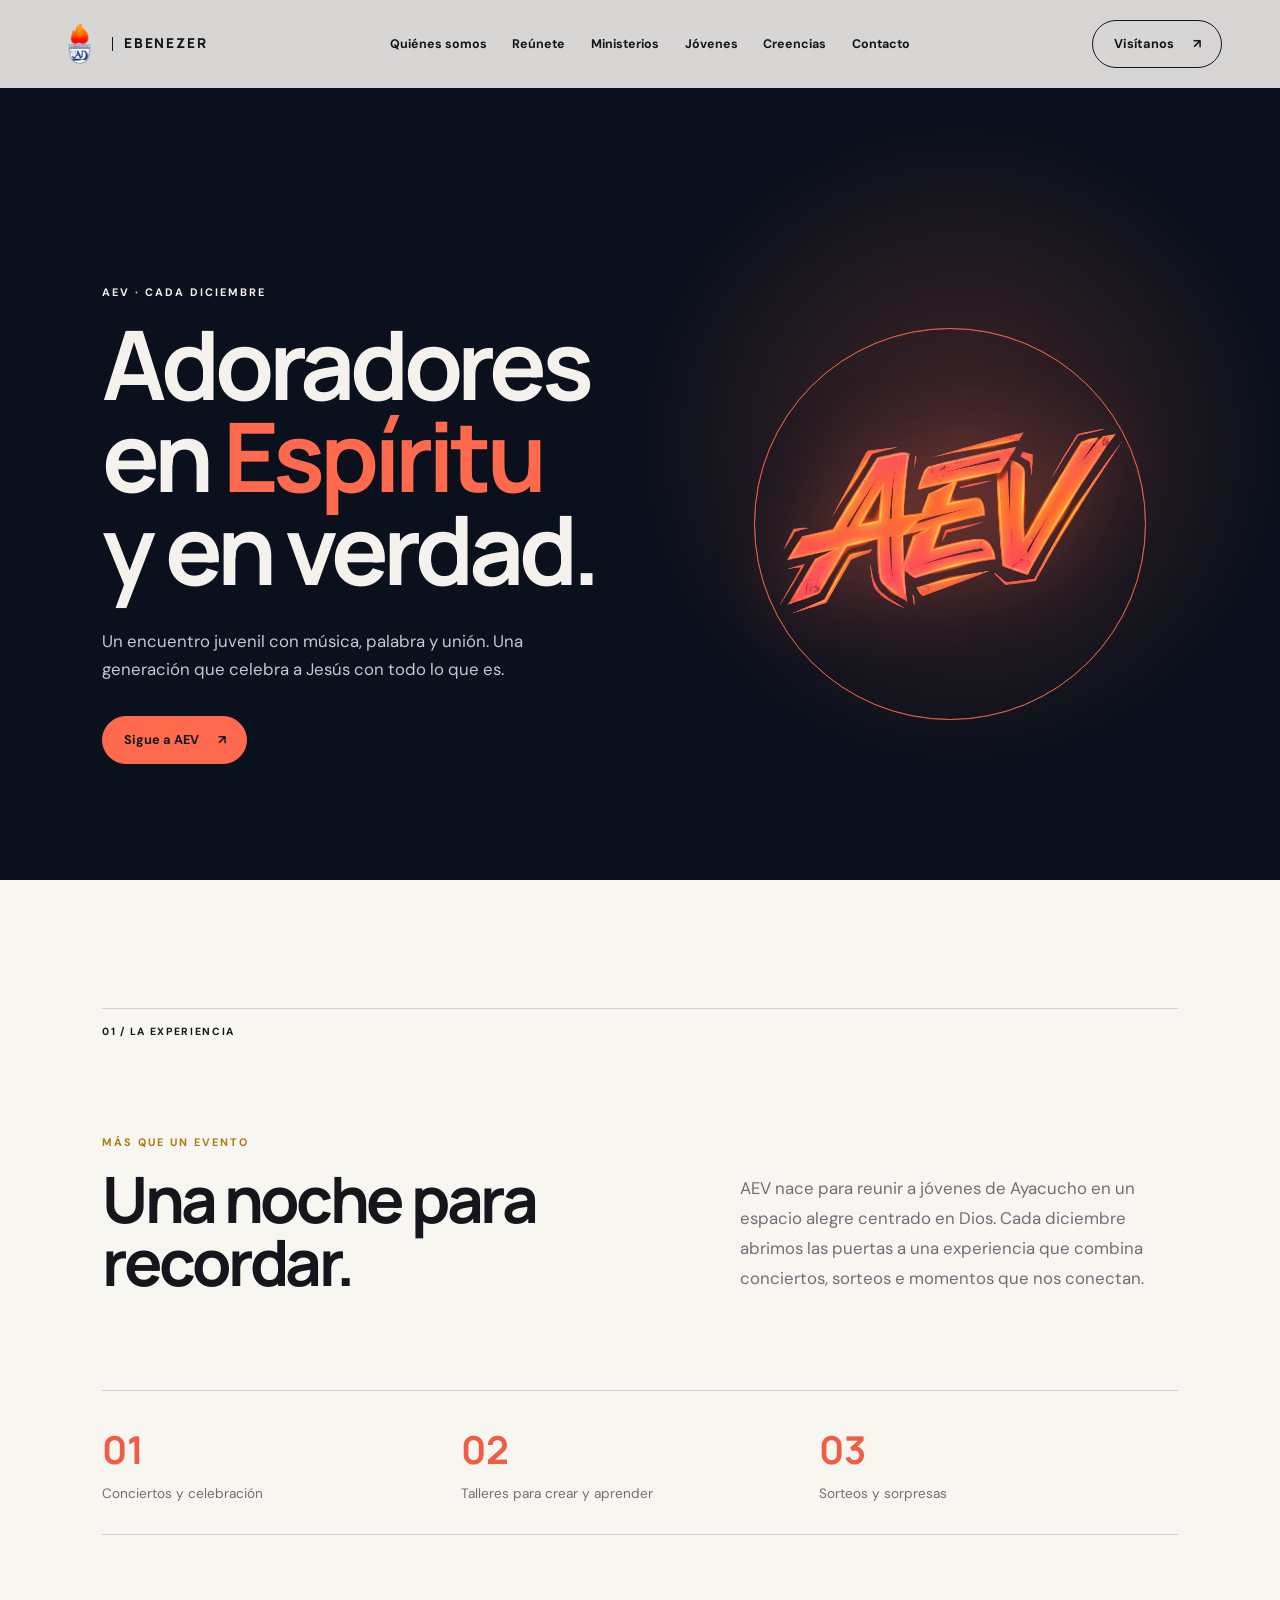
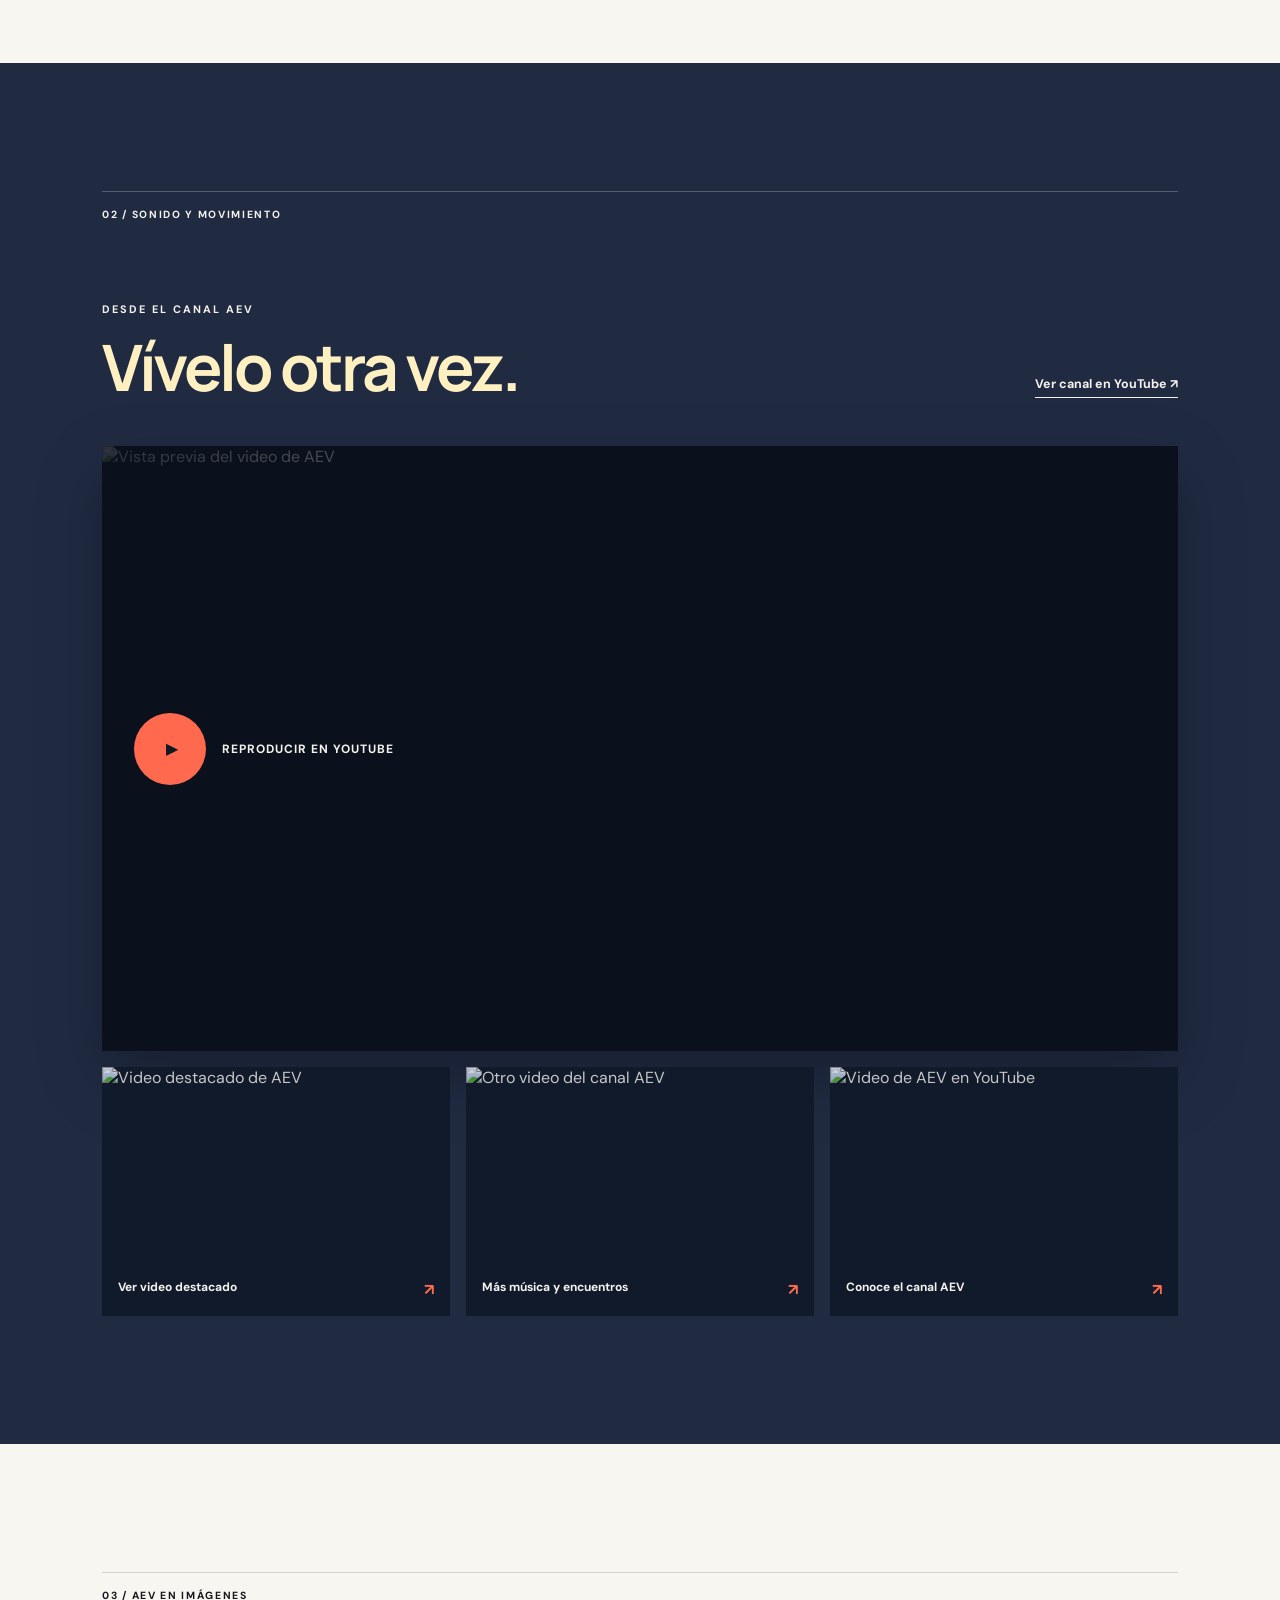
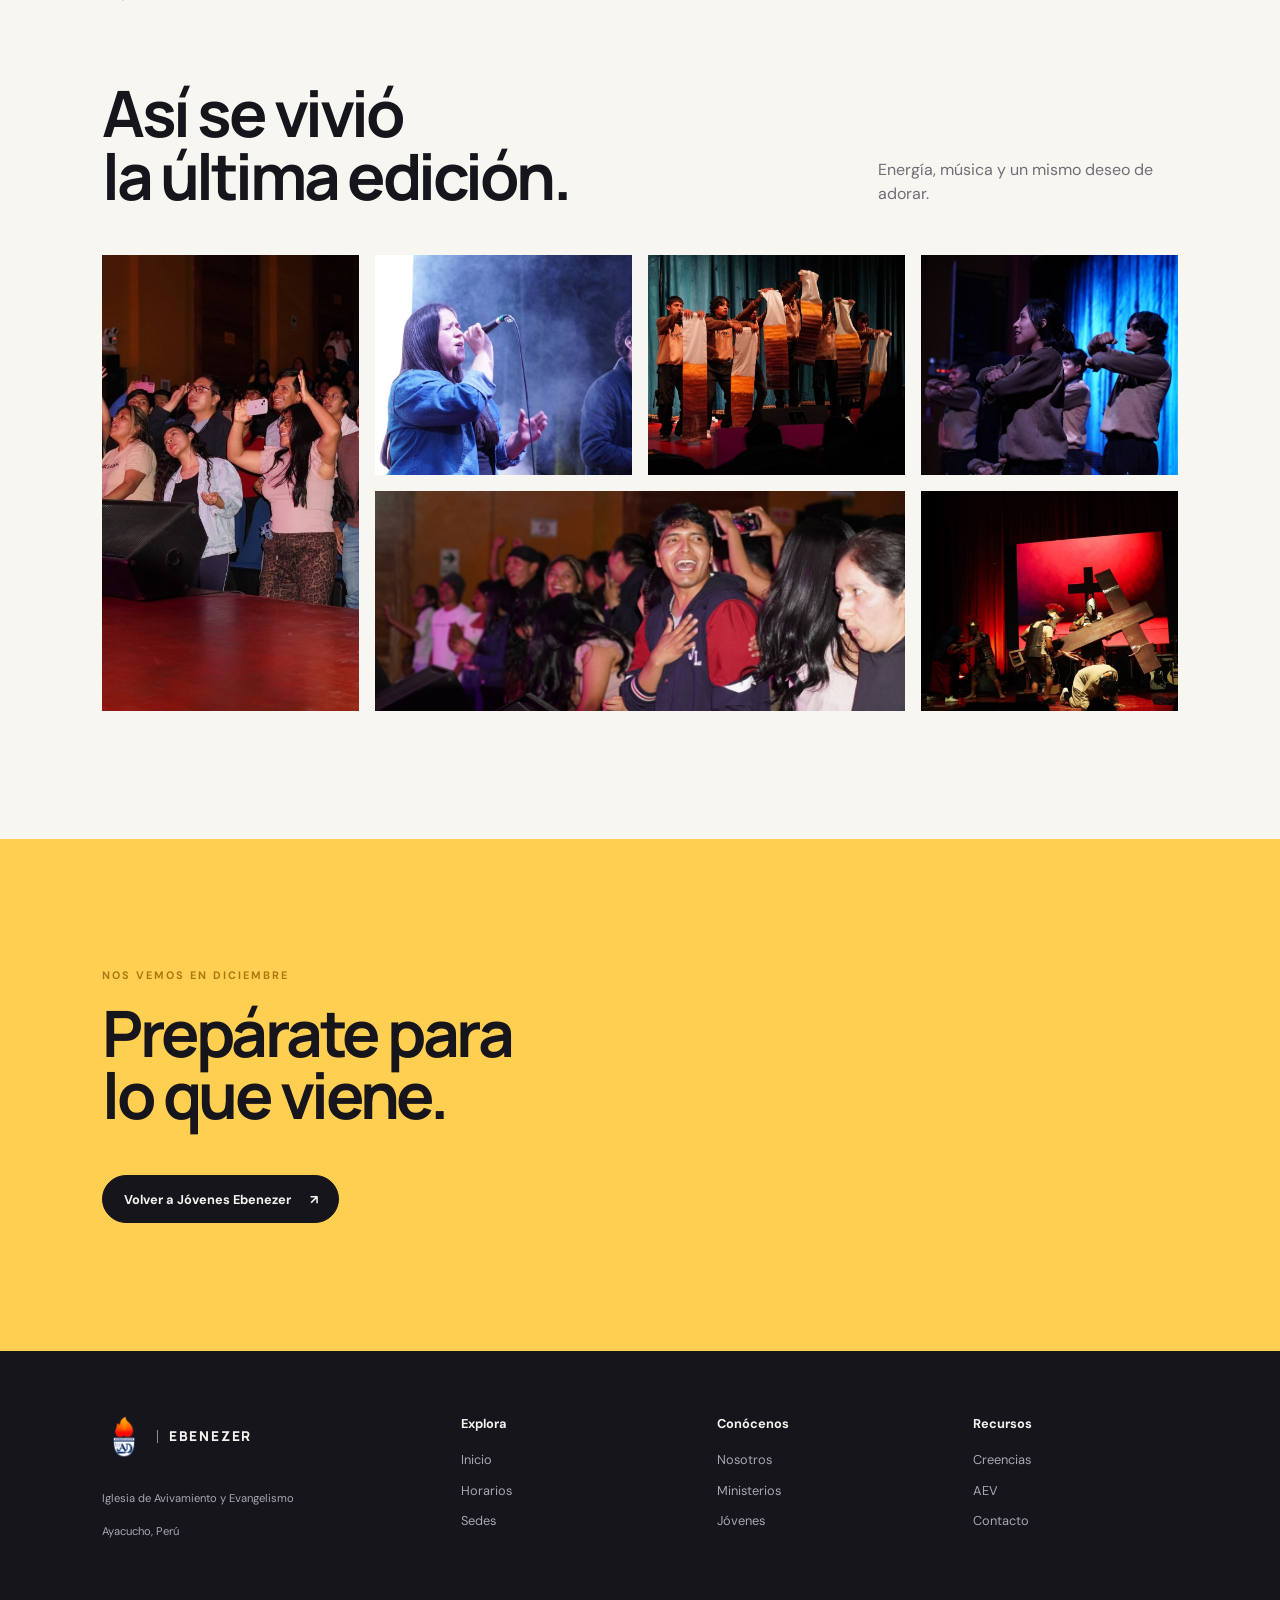
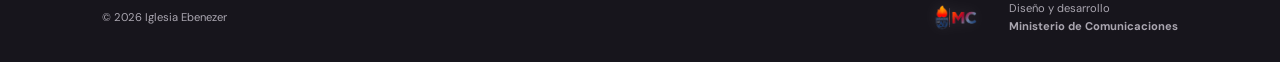
==== aev/index.html @ bba1e8ca "Elimina lineas y desbordamiento movil Co-authored-by: Copilot <223556219+Copilot@users.noreply.githu" ====
<!DOCTYPE html>
<html lang="es">
<head>
  <meta charset="UTF-8" />
  <meta name="viewport" content="width=device-width, initial-scale=1.0" />
  <meta name="description" content="AEV: Adoradores en Espíritu y en verdad. Una experiencia juvenil que sucede cada diciembre." />
  <title>AEV | Jóvenes Ebenezer</title>
  <link rel="canonical" href="https://ebenezerayacucho.page/aev/" />
  <link rel="icon" type="image/png" href="../assets/favicon.png" />
  <meta property="og:type" content="website" />
  <meta property="og:url" content="https://ebenezerayacucho.page/aev/" />
  <meta property="og:image" content="https://ebenezerayacucho.page/assets/aev-event.jpeg" />
  <meta property="og:title" content="AEV | Jóvenes Ebenezer" />
  <meta property="og:description" content="Adoradores en Espíritu y en verdad. Una experiencia juvenil cada diciembre." />
  <link rel="preconnect" href="https://fonts.googleapis.com">
  <link rel="preconnect" href="https://fonts.gstatic.com" crossorigin>
  <link href="https://fonts.googleapis.com/css2?family=DM+Sans:wght@400;500;700&family=Manrope:wght@600;700;800&display=swap" rel="stylesheet">
  <link rel="stylesheet" href="https://unpkg.com/aos@2.3.1/dist/aos.css">
  <link rel="stylesheet" href="../styles.css?v=clean-mobile-layout" />
</head>
<body class="inner-page aev-page">
  <header class="site-header">
    <a class="brand" href="../" aria-label="Iglesia Ebenezer, inicio"><img class="brand-logo" src="../assets/logo-asambleas.png" alt="Logo de Asambleas de Dios" /><span class="brand-name">EBENEZER</span></a>
    <nav class="desktop-nav" aria-label="Navegación principal"><a href="../nosotros/">Quiénes somos</a><a href="../#horarios">Reúnete</a><a href="../ministerios/">Ministerios</a><a href="../jovenes/" aria-current="page">Jóvenes</a><a href="../creencias/">Creencias</a><a href="../#contacto">Contacto</a></nav>
    <a class="header-button" href="../#visitanos">Visítanos <span aria-hidden="true">↗</span></a>
    <button class="menu-toggle" type="button" aria-label="Abrir menú" aria-expanded="false"><span></span><span></span></button>
  </header>

  <main>
    <section class="aev-hero">
      <div class="aev-hero-copy" data-aos="fade-up">
        <p class="eyebrow">AEV · CADA DICIEMBRE</p>
        <h1>Adoradores<br>en <em>Espíritu</em><br>y en verdad.</h1>
        <p>Un encuentro juvenil con música, palabra y unión. Una generación que celebra a Jesús con todo lo que es.</p>
        <a class="button aev-button" href="https://www.facebook.com/AdoraAEV" target="_blank" rel="noopener">Sigue a AEV <span aria-hidden="true">↗</span></a>
      </div>
      <div class="aev-hero-logo" data-aos="zoom-in"><img src="../assets/aev/logo-transparent.png" alt="Logo de AEV" /></div>
    </section>

    <section class="aev-about section">
      <div class="section-label">01 / LA EXPERIENCIA</div>
      <div class="aev-about-grid">
        <div data-aos="fade-up"><p class="eyebrow accent">MÁS QUE UN EVENTO</p><h2>Una noche para recordar.</h2></div>
        <p data-aos="fade-up" data-aos-delay="100">AEV nace para reunir a jóvenes de Ayacucho en un espacio alegre centrado en Dios. Cada diciembre abrimos las puertas a una experiencia que combina conciertos, sorteos e momentos que nos conectan.</p>
      </div>
      <div class="aev-stats"><div><strong>01</strong><span>Conciertos y celebración</span></div><div><strong>02</strong><span>Talleres para crear y aprender</span></div><div><strong>03</strong><span>Sorteos y sorpresas</span></div></div>
    </section>

    <section class="aev-video section">
      <div class="section-label">02 / SONIDO Y MOVIMIENTO</div>
      <div class="aev-video-head"><div><p class="eyebrow">DESDE EL CANAL AEV</p><h2>Vívelo otra vez.</h2></div><a class="text-link light-link" href="https://www.youtube.com/@AdoraAEV" target="_blank" rel="noopener">Ver canal en YouTube ↗</a></div>
      <div class="video-frame" data-aos="fade-up">
        <img src="https://i.ytimg.com/vi/UfntX-5cE6w/maxresdefault.jpg" alt="Vista previa del video de AEV" />
        <div class="video-frame-overlay">
          <a class="video-play" href="https://www.youtube.com/watch?v=xRlUIvBAWSI" target="_blank" rel="noopener" aria-label="Reproducir video de AEV">▶</a>
          <span>Reproducir en YouTube</span>
        </div>
      </div>
      <div class="video-clips" data-aos="fade-up" data-aos-delay="100">
        <a href="https://www.youtube.com/watch?v=UfntX-5cE6w" target="_blank" rel="noopener"><img src="https://i.ytimg.com/vi/UfntX-5cE6w/hqdefault.jpg" alt="Video destacado de AEV" /><span>Ver video destacado <b>↗</b></span></a>
        <a href="https://www.youtube.com/watch?v=FPWJszS6NF8" target="_blank" rel="noopener"><img src="https://i.ytimg.com/vi/FPWJszS6NF8/hqdefault.jpg" alt="Otro video del canal AEV" /><span>Más música y encuentros <b>↗</b></span></a>
        <a href="https://www.youtube.com/watch?v=NbS6DDA9HU4" target="_blank" rel="noopener"><img src="https://i.ytimg.com/vi/NbS6DDA9HU4/hqdefault.jpg" alt="Video de AEV en YouTube" /><span>Conoce el canal AEV <b>↗</b></span></a>
      </div>
    </section>

    <section class="aev-gallery section">
      <div class="section-label">03 / AEV EN IMÁGENES</div>
      <div class="aev-gallery-head"><h2>Así se vivió<br>la última edición.</h2><p>Energía, música y un mismo deseo de adorar.</p></div>
      <div class="gallery-grid">
        <figure class="gallery-tall"><img src="../assets/aev/crowd.jpg" alt="Jóvenes disfrutando de AEV" /></figure>
        <figure><img src="../assets/aev/worship.jpg" alt="Momento de adoración en AEV" /></figure>
        <figure><img src="../assets/aev/workshop.jpg" alt="Taller creativo de AEV" /></figure>
        <figure><img src="../assets/aev/dance.jpg" alt="Presentación juvenil en AEV" /></figure>
        <figure class="gallery-wide"><img src="../assets/aev/celebration.jpg" alt="Celebración de jóvenes en AEV" /></figure>
        <figure><img src="../assets/aev/drama.jpg" alt="Presentación artística en AEV" /></figure>
      </div>
    </section>

    <section class="page-cta section"><p class="eyebrow accent">NOS VEMOS EN DICIEMBRE</p><h2>Prepárate para<br>lo que viene.</h2><a class="button button-dark" href="../jovenes/">Volver a Jóvenes Ebenezer <span aria-hidden="true">↗</span></a></section>
  </main>
  <footer class="site-footer"><div class="footer-intro"><a class="brand" href="../"><img class="brand-logo" src="../assets/logo-asambleas.png" alt="Logo de Asambleas de Dios" /><span class="brand-name">EBENEZER</span></a><p>Iglesia de Avivamiento y Evangelismo</p><p>Ayacucho, Perú</p></div><div class="footer-column"><strong>Explora</strong><a href="../">Inicio</a><a href="../#horarios">Horarios</a><a href="../#visitanos">Sedes</a></div><div class="footer-column"><strong>Conócenos</strong><a href="../nosotros/">Nosotros</a><a href="../ministerios/">Ministerios</a><a href="../jovenes/">Jóvenes</a></div><div class="footer-column"><strong>Recursos</strong><a href="../creencias/">Creencias</a><a href="../aev/">AEV</a><a href="../#contacto">Contacto</a></div><div class="footer-bottom"><p>© 2026 Iglesia Ebenezer</p><div class="communications-credit" data-credit="zamirrg"><img src="../assets/ministerio-comunicaciones.png" alt="Ministerio de Comunicaciones" /><p>Diseño y desarrollo<br><strong>Ministerio de Comunicaciones</strong></p></div></div></footer>
  <script src="https://unpkg.com/aos@2.3.1/dist/aos.js"></script><script src="https://unpkg.com/lenis@1.1.13/dist/lenis.min.js"></script><script src="../scripts.js?v=clean-mobile-layout"></script>
</body>
</html>
---- styles.css ----
:root {
  --ink: #17151c;
  --muted: #716d78;
  --paper: #f5f2ee;
  --cream: #ebe5de;
  --yellow: #f5cf54;
  --purple: #c6b8ff;
  --orange: #f2a05c;
  --blue: #a9d8e6;
  --line: rgba(23, 21, 28, .16);
}

* { margin: 0; padding: 0; box-sizing: border-box; }
html { scroll-behavior: smooth; }
html.lenis, html.lenis body { height: auto; }
html.lenis.lenis-smooth { scroll-behavior: auto !important; }
body { background: var(--paper); color: var(--ink); font-family: 'DM Sans', sans-serif; overflow-x: hidden; }
a { color: inherit; text-decoration: none; }
h1, h2, h3 { font-family: 'Manrope', sans-serif; letter-spacing: -.055em; line-height: .98; }
h1 { font-size: clamp(3.4rem, 8vw, 8.4rem); max-width: 930px; }
h2 { font-size: clamp(2.8rem, 5vw, 5.8rem); }
h3 { font-size: clamp(2rem, 3.2vw, 3.3rem); }
p { line-height: 1.55; }

.site-header { align-items: center; background: rgba(245, 242, 238, .88); backdrop-filter: blur(16px); display: flex; justify-content: space-between; left: 0; padding: 1.25rem 4.5vw; position: absolute; top: 0; width: 100%; z-index: 20; }
.brand { align-items: center; display: inline-flex; gap: .7rem; font-family: 'Manrope', sans-serif; font-size: .85rem; font-weight: 800; letter-spacing: .16em; }
.brand-logo { height: 2.7rem; object-fit: contain; width: 2.7rem; }
.brand-name { border-left: 1px solid var(--ink); letter-spacing: .13em; line-height: 1; padding-left: .7rem; }
.brand-mark { align-items: center; background: var(--ink); border-radius: 50%; color: var(--paper); display: inline-flex; font-size: .95rem; height: 2rem; justify-content: center; letter-spacing: 0; width: 2rem; }
.desktop-nav { display: flex; flex: 1; gap: 1.6rem; justify-content: center; margin-left: 2.5rem; margin-right: 2.5rem; }
.desktop-nav a { font-size: .78rem; font-weight: 700; white-space: nowrap; }
.desktop-nav a:hover, .social-links a:hover { opacity: .55; }
.header-button, .button { border: 1px solid var(--ink); border-radius: 100px; display: inline-flex; font-size: .8rem; font-weight: 700; gap: 1.15rem; justify-content: center; padding: .9rem 1.3rem; transition: background .25s, color .25s, transform .25s; }
.header-button:hover, .button:hover { background: var(--ink); box-shadow: 0 .6rem 1.4rem rgba(23,21,28,.16); color: var(--paper); transform: translateY(-2px); }
.menu-toggle { background: none; border: 0; display: none; padding: .4rem; }
.menu-toggle span { background: var(--ink); display: block; height: 2px; margin: 5px 0; width: 24px; }

.hero { background: linear-gradient(90deg, rgba(245,207,84,.92) 0%, rgba(245,207,84,.78) 42%, rgba(245,207,84,.28) 100%), url('assets/ebenezer-grupo.jpg') center 42% / cover no-repeat; min-height: 100vh; overflow: hidden; padding: 17vh 8vw 6rem; position: relative; }
.hero-content { position: relative; z-index: 1; }
.hero h1 em { font-style: normal; position: relative; }
.hero h1 em::after, .page-hero h1 em::after { display: none; }
.hero-copy { font-size: 1.05rem; margin: 3.5rem 0 2.5rem; max-width: 430px; }
.eyebrow { font-size: .68rem; font-weight: 700; letter-spacing: .18em; margin-bottom: 1.1rem; }
.accent { color: #aa7a12; }
.hero-actions { align-items: center; display: flex; gap: 1.7rem; }
.button-light { background: var(--ink); border-color: var(--ink); color: var(--paper); }
.button-light:hover { background: transparent; color: var(--ink); }
.text-link { border-bottom: 1px solid currentColor; display: inline-flex; font-size: .78rem; font-weight: 700; gap: .65rem; padding-bottom: .35rem; }
.light-link { color: var(--ink); }
.hero-note { align-items: center; bottom: 3rem; display: flex; font-size: .7rem; font-weight: 700; gap: .65rem; left: 8vw; position: absolute; z-index: 1; }
.pulse { animation: softPulse 2.4s ease-in-out infinite; background: #e25543; border-radius: 50%; display: inline-block; height: .55rem; width: .55rem; }
.scroll-hint { bottom: 3rem; font-size: .65rem; letter-spacing: .08em; position: absolute; right: 8vw; text-transform: uppercase; z-index: 1; }
.scroll-hint span { animation: scrollCue 2.2s ease-in-out infinite; border-left: 1px solid var(--ink); display: inline-block; height: 2rem; margin-right: .75rem; vertical-align: middle; }

.section { padding: 8rem 8vw; }
.section-label { border-top: 1px solid var(--line); font-size: .65rem; font-weight: 700; letter-spacing: .16em; padding-top: 1rem; }
.welcome { background: var(--paper); }
.welcome-layout, .gather-layout, .resources-header, .giving-layout { display: grid; gap: 8vw; grid-template-columns: 1.25fr .75fr; margin: 7rem 0 6rem; }
.welcome h2 { max-width: 720px; }
.welcome-copy { align-self: end; max-width: 350px; }
.welcome-copy p, .gather-heading > p, .resources-header > p, .giving-layout p { color: var(--muted); font-size: 1.05rem; margin-bottom: 2rem; }
.dark-link { color: var(--ink); }
.values-grid { display: grid; gap: 1rem; grid-template-columns: 1fr 1fr 1fr; }
.value-card { background: var(--cream); box-shadow: 0 1rem 2.5rem rgba(23,21,28,.08); display: flex; flex-direction: column; justify-content: space-between; min-height: 440px; padding: 2rem; transition: box-shadow .35s ease, transform .35s ease; }
.value-card:hover { box-shadow: 0 1.4rem 3rem rgba(23,21,28,.16); transform: translateY(-6px); }
.value-card-image { color: white; }
.value-card-image-one { background: linear-gradient(135deg, rgba(20, 19, 26, .15), rgba(20, 19, 26, .75)), url('assets/iglesia-reunion.jpg') center/cover; }
.value-card-image-two { background: linear-gradient(135deg, rgba(20, 19, 26, .15), rgba(20, 19, 26, .75)), url('assets/iglesia-santuario.jpg') center/cover; }
.value-card-hands { background: linear-gradient(135deg, rgba(20, 19, 26, .15), rgba(20, 19, 26, .75)), url('assets/hands-city.jpg') center/cover; }
.value-card-yellow { background: var(--yellow); }
.card-number { font-size: .75rem; font-weight: 700; }
.value-card h3 { margin-bottom: 1.4rem; }
.value-card p:not(.eyebrow) { color: var(--muted); max-width: 250px; }
.value-card-image p { color: white; }

.gather { background: var(--ink); color: var(--paper); }
.gather .section-label { border-color: rgba(255,255,255,.25); }
.gather-heading { align-self: stretch; display: flex; flex-direction: column; justify-content: center; padding: 3rem 0; }
.gather-heading > p { color: #aaa6b0; line-height: 1.75; margin-top: 2.5rem; max-width: 470px; }
.schedule-list { align-self: end; background: linear-gradient(145deg, rgba(255,255,255,.07), rgba(255,255,255,.02)); border: 1px solid rgba(255,255,255,.15); box-shadow: 0 1.5rem 3.5rem rgba(0,0,0,.18); padding: 0 1.5rem; }
.schedule-row { align-items: center; border-bottom: 1px solid rgba(255,255,255,.2); border-left: 2px solid var(--yellow); display: grid; gap: 1rem; grid-template-columns: 1fr 1fr 1.2fr; padding: 1.35rem 1rem; transition: background .25s, padding-left .25s; }
.schedule-row:last-child { border-bottom: 0; }
.schedule-row:hover { background: rgba(255,255,255,.06); padding-left: 1.3rem; }
.schedule-row span, .schedule-row strong { font-family: 'Manrope', sans-serif; font-size: 1.35rem; }
.schedule-row strong { color: var(--yellow); }
.schedule-row small { align-self: center; color: #aaa6b0; font-size: .78rem; line-height: 1.4; }

.ministries { background: var(--paper); }
.ministries-header { display: grid; gap: 8vw; grid-template-columns: 1.25fr .75fr; margin: 7rem 0 4rem; }
.ministries-header > p { align-self: end; color: var(--muted); font-size: 1.05rem; max-width: 350px; }
.ministry-grid { display: grid; gap: 1rem; grid-template-columns: 1.15fr .85fr .85fr; }
.ministry-card { background: var(--cream); box-shadow: 0 1rem 2.5rem rgba(23,21,28,.08); display: flex; flex-direction: column; justify-content: space-between; min-height: 330px; padding: 2rem; transition: box-shadow .35s ease, transform .35s ease; }
.ministry-card:hover { box-shadow: 0 1.4rem 3rem rgba(23,21,28,.16); transform: translateY(-6px); }
.ministry-card-main { background: var(--purple); grid-row: span 2; min-height: 675px; }
.ministry-card-main > div { margin-bottom: auto; margin-top: auto; }
.ministry-card-dark { background: var(--ink); color: var(--paper); }
.ministry-symbol { align-items: center; border: 1px solid currentColor; border-radius: 50%; display: flex; font-size: 1.35rem; height: 3rem; justify-content: center; transition: background .25s, color .25s; width: 3rem; }
.ministry-card:hover .ministry-symbol { background: currentColor; color: var(--paper); }
.ministry-card-dark:hover .ministry-symbol { background: var(--yellow); color: var(--ink); }
.ministry-card h3 { font-size: clamp(1.7rem, 2.7vw, 2.7rem); margin-bottom: 1.2rem; }
.ministry-card > div > p:last-child { color: var(--muted); max-width: 300px; }
.ministry-card-dark > div > p:last-child { color: #aaa6b0; }

.location { background: var(--cream); }
.location-heading { margin-bottom: 5rem; max-width: 700px; }
.location-heading h2 { margin-bottom: 1.5rem; }
.location-heading > p:last-child { color: var(--muted); font-size: 1.05rem; }
.location-grid { display: grid; gap: 1rem; grid-template-columns: repeat(2, 1fr); }
.location-card { background: var(--paper); box-shadow: 0 1.2rem 3rem rgba(23,21,28,.1); display: grid; grid-template-rows: auto 260px; min-height: 600px; transition: box-shadow .35s ease, transform .35s ease; }
.location-card:hover { box-shadow: 0 1.6rem 3.5rem rgba(23,21,28,.16); transform: translateY(-5px); }
.location-card-rural { background: #d7ecf2; }
.location-info { display: flex; flex-direction: column; justify-content: center; padding: 4rem; }
.location-type { font-size: .65rem; font-weight: 700; letter-spacing: .16em; margin-bottom: 1.2rem; }
.location-info h3 { font-size: clamp(2rem, 3.2vw, 3.4rem); margin-bottom: 1rem; }
.location-info > p:not(.eyebrow) { color: var(--muted); margin-bottom: 2.5rem; }
.button-dark { align-self: flex-start; background: var(--ink); color: var(--paper); }
.button-dark:hover { background: transparent; color: var(--ink); }
.map-placeholder { align-items: flex-start; background: linear-gradient(135deg, rgba(23,21,28,.04), rgba(169,216,230,.38)); display: flex; flex-direction: column; justify-content: center; min-height: 260px; padding: 2.5rem 4rem; }
.location-card-rural .map-placeholder { background: linear-gradient(135deg, rgba(23,21,28,.04), rgba(198,184,255,.35)); }
.map-placeholder strong { font-family: 'Manrope', sans-serif; font-size: clamp(1.5rem, 2.4vw, 2.3rem); letter-spacing: -.04em; margin: .7rem 0 1.5rem; max-width: 260px; }

.live { background: #25222e; color: var(--paper); }
.live-header { align-items: end; display: flex; justify-content: space-between; margin-bottom: 4rem; }
.live-header h2 { color: var(--yellow); }
.live-status { align-items: center; display: inline-flex; font-size: .75rem; gap: .6rem; }
.live-placeholder { align-items: center; aspect-ratio: 16 / 6; background: radial-gradient(circle at 50% 35%, rgba(198,184,255,.18), transparent 42%), linear-gradient(120deg, #393244, #1d1b25); box-shadow: 0 1.5rem 3.5rem rgba(0,0,0,.2); display: flex; flex-direction: column; justify-content: center; text-align: center; }
.live-placeholder p { color: #b7b2c0; margin: 1.4rem 0; }
.play-icon { align-items: center; background: var(--yellow); border-radius: 50%; color: var(--ink); display: flex; font-size: .8rem; height: 4rem; justify-content: center; padding-left: .2rem; width: 4rem; }

.youth { background: var(--orange); }
.youth-layout { display: grid; gap: 8vw; grid-template-columns: .9fr 1.1fr; margin-top: 7rem; }
.youth-heading h2 { font-size: clamp(2.7rem, 4.8vw, 5rem); margin-bottom: 1.8rem; }
.youth-heading > p:not(.eyebrow) { color: rgba(23, 21, 28, .68); margin-bottom: 2rem; max-width: 380px; }
.youth-content { align-self: end; }
.youth-feature { background: var(--ink); color: var(--paper); min-height: 300px; padding: 2.5rem; }
.content-badge { border: 1px solid rgba(245, 242, 238, .35); border-radius: 50px; display: inline-block; font-size: .65rem; font-weight: 700; letter-spacing: .12em; padding: .55rem .8rem; }
.youth-feature h3 { color: var(--yellow); font-size: clamp(2.3rem, 4vw, 4.4rem); margin: 2.8rem 0 1.2rem; }
.youth-feature p { color: #b7b2c0; max-width: 330px; }
.youth-links a { align-items: center; border-bottom: 1px solid rgba(23, 21, 28, .3); display: flex; justify-content: space-between; padding: 1.25rem 0; transition: padding .25s; }
.youth-links a:hover { padding-left: .5rem; padding-right: .5rem; }
.youth-links small { display: block; font-size: .6rem; font-weight: 700; letter-spacing: .12em; margin-bottom: .35rem; }
.youth-links strong { font-family: 'Manrope', sans-serif; font-size: 1rem; }
.youth-links b { font-size: 1.2rem; }

.resources { background: var(--paper); }
.bible-resource { background: #dcecf0; }
.bible-resource-inner { display: grid; gap: 8vw; grid-template-columns: 1.1fr .9fr; }
.bible-resource h2 { font-size: clamp(2.5rem, 4vw, 4.5rem); max-width: 650px; }
.bible-heading { align-items: center; display: grid; gap: 2rem; grid-template-columns: minmax(0, 1fr) 9rem; }
.bible-heading-copy { min-width: 0; }
.bible-heading .bible-app-icon { height: 9rem; margin: 0; width: 9rem; }
.bible-resource-inner > div:last-child { max-width: 440px; }
.bible-app-icon { border-radius: 22%; box-shadow: 0 18px 30px rgba(23, 21, 28, .2); display: block; height: 5rem; margin-bottom: 1.5rem; width: 5rem; }
.bible-resource-inner > div:last-child > p:first-child { color: var(--muted); font-size: 1.05rem; margin-bottom: 1.5rem; }
.bible-verse { border-left: 2px solid #5b8c99; color: #315964; font-family: 'Manrope', sans-serif; font-size: .95rem; line-height: 1.5; margin-bottom: 2rem; padding-left: 1rem; }
.bible-verse strong { display: block; font-size: .72rem; letter-spacing: .1em; margin-top: .5rem; text-transform: uppercase; }
.resources-header { margin-bottom: 4rem; }
.resources-header > p { align-self: end; max-width: 300px; }
.resource-grid { display: grid; gap: 1rem; grid-template-columns: repeat(3, 1fr); }
.resource-card { box-shadow: 0 1rem 2.5rem rgba(23,21,28,.08); display: flex; flex-direction: column; justify-content: space-between; min-height: 390px; padding: 2rem; transition: box-shadow .35s ease, transform .35s ease; }
.resource-card:hover { box-shadow: 0 1.4rem 3rem rgba(23,21,28,.16); }
.resource-card:hover { transform: translateY(-5px); }
.resource-card-purple { background: var(--purple); }
.resource-card-orange { background: var(--orange); }
.resource-card-blue { background: var(--blue); }
.resource-icon { align-items: center; border: 1px solid currentColor; border-radius: 50%; display: flex; font-size: 1.35rem; height: 3rem; justify-content: center; width: 3rem; }
.resource-card h3 { margin-bottom: 2rem; }

.giving { background: var(--yellow); }
.giving-layout { margin: 0; }
.giving-layout > div:last-child { align-self: end; max-width: 370px; }
.button-outline { margin-top: .5rem; }
.button-outline:hover { border-color: var(--ink); }
.newsletter { background: var(--paper); text-align: center; }
.newsletter-inner { margin: 0 auto; max-width: 700px; }
.newsletter-inner h2 { margin-bottom: 1.5rem; }
.newsletter-inner > p:not(.eyebrow) { color: var(--muted); margin: 0 auto 2.5rem; max-width: 400px; }
.social-links { display: flex; gap: 2rem; justify-content: center; }
.social-links a { border-bottom: 1px solid var(--ink); font-size: .8rem; font-weight: 700; padding-bottom: .3rem; }
.site-footer { background: var(--ink); color: var(--paper); display: grid; gap: 2rem 4vw; grid-template-columns: minmax(230px, 1.5fr) repeat(3, 1fr); padding: 4rem 8vw 1.5rem; }
.site-footer .brand-logo { height: 2.7rem; width: 2.7rem; }
.site-footer .brand-name { border-color: rgba(245, 242, 238, .55); }
.site-footer p { color: #aaa6b0; font-size: .7rem; }
.footer-intro { display: flex; flex-direction: column; gap: 1rem; }
.footer-intro .brand { margin-bottom: 1rem; }
.footer-column { display: flex; flex-direction: column; gap: .85rem; }
.footer-column strong { color: var(--paper); font-size: .8rem; margin-bottom: .35rem; }
.footer-column a { color: #aaa6b0; font-size: .8rem; transition: color .25s, transform .25s; }
.footer-column a:hover { color: var(--paper); transform: translateX(3px); }
.footer-bottom { align-items: center; display: flex; grid-column: 1 / -1; justify-content: space-between; margin-top: 1rem; padding-top: .5rem; }
.communications-credit { align-items: center; display: flex; gap: .75rem; }
.communications-credit img { filter: drop-shadow(0 0 .45rem rgba(255,255,255,.12)); height: 2.6rem; object-fit: contain; width: 4.7rem; }
.communications-credit p { color: #aaa6b0; font-size: .7rem; }
.whatsapp-link { align-items: center; border: 1px solid #25d366; color: #176b3a; display: inline-flex; font-size: .8rem; font-weight: 700; gap: .5rem; margin-top: 2rem; padding: .85rem 1.25rem; transition: background .25s, color .25s, transform .25s; }
.whatsapp-link:hover { background: #25d366; color: #fff; transform: translateY(-2px); }
.hero-whatsapp { margin-top: 1.75rem; }
.back-to-top { align-items: center; background: var(--ink); border: 1px solid rgba(245,242,238,.35); border-radius: 50%; bottom: 1.5rem; color: var(--paper); cursor: pointer; display: flex; font-size: 1.2rem; height: 3rem; justify-content: center; opacity: 0; pointer-events: none; position: fixed; right: 1.5rem; transform: translateY(1rem); transition: opacity .25s, transform .25s, background .25s; width: 3rem; z-index: 30; }
.back-to-top:hover { background: var(--yellow); color: var(--ink); }
.back-to-top.is-visible { opacity: 1; pointer-events: auto; transform: translateY(0); }

.inner-page .site-header { position: relative; }
.page-hero { min-height: 78vh; overflow: hidden; padding: 15rem 8vw 8rem; position: relative; }
.page-hero-yellow { background: var(--yellow); }
.page-hero-purple { background: var(--purple); }
.page-hero-orange { background: var(--orange); }
.page-hero-blue { background: var(--blue); }
.page-hero-inner { position: relative; z-index: 1; }
.page-hero h1 { font-size: clamp(3.5rem, 8vw, 8rem); max-width: 850px; }
.page-hero h1 em { font-style: normal; position: relative; }
.page-hero-inner > p:last-child { font-size: 1.05rem; margin-top: 4.25rem; max-width: 430px; }
.content-section { background: var(--paper); }
.story-intro { max-width: 760px; }
.story-intro h2 { margin-bottom: 1.8rem; }
.story-intro > p:last-child { color: var(--muted); font-size: 1.05rem; max-width: 520px; }
.story-grid { display: grid; gap: 1rem; grid-template-columns: repeat(3, 1fr); margin-top: 6rem; }
.story-card { display: flex; flex-direction: column; justify-content: space-between; min-height: 350px; padding: 2rem; }
.story-card > span, .detail-ministry-grid article > span { font-size: .75rem; font-weight: 700; }
.story-card h3 { font-size: clamp(2rem, 3vw, 3rem); margin-bottom: 1rem; }
.story-card p { color: var(--muted); max-width: 260px; }
.story-card-dark { background: var(--ink); color: var(--paper); }
.story-card-dark p { color: #aaa6b0; }
.story-card-yellow { background: var(--yellow); }
.story-card-light { background: var(--cream); }
.quote-section { background: var(--ink); color: var(--paper); text-align: center; }
.quote-section blockquote { color: var(--yellow); font-family: 'Manrope', sans-serif; font-size: clamp(2.6rem, 5vw, 5.5rem); letter-spacing: -.06em; line-height: 1; margin: 2rem auto; max-width: 900px; }
.quote-section cite { color: #aaa6b0; font-size: .8rem; font-style: normal; }
.page-cta { background: var(--yellow); }
.page-cta h2 { margin-bottom: 2rem; }
.page-cta .button { margin-top: 1rem; }
.belief-block { margin-top: 7rem; }
.belief-heading { border-bottom: 1px solid var(--line); display: flex; justify-content: space-between; padding-bottom: 1.5rem; }
.belief-heading h3 { font-size: clamp(2rem, 3.5vw, 3.5rem); }
.belief-list { display: grid; grid-template-columns: repeat(2, 1fr); }
.belief-list article { border-bottom: 1px solid var(--line); display: grid; gap: 1rem; grid-template-columns: 2rem 1fr; padding: 2rem 1rem 2rem 0; }
.belief-list article span { font-size: .7rem; font-weight: 700; }
.belief-list h4 { font-family: 'Manrope', sans-serif; font-size: 1.4rem; margin-bottom: .6rem; }
.belief-list p { color: var(--muted); font-size: .95rem; max-width: 390px; }
.belief-highlight { background: var(--purple); }
.belief-highlight > div { max-width: 700px; }
.belief-highlight h2 { margin-bottom: 1.5rem; }
.belief-highlight p:last-child { font-size: 1.05rem; max-width: 400px; }
.beliefs-page h1, .beliefs-page h2, .beliefs-page h3, .beliefs-page h4 { letter-spacing: -.03em; }
.beliefs-page p { line-height: 1.75; }
.beliefs-page .page-hero-purple { background: linear-gradient(120deg, #d9e7f2 0%, #b4d2ec 55%, #c4b8ee 100%); }
.beliefs-page .page-hero h1 { line-height: 1.04; max-width: 760px; }
.beliefs-page .content-section { background: #f8f6f1; }
.beliefs-page .story-intro { max-width: 900px; }
.beliefs-page .story-intro h2 { font-size: clamp(3rem, 5vw, 5.4rem); line-height: 1.03; max-width: 760px; }
.beliefs-page .story-intro > p:last-child { max-width: 620px; }
.beliefs-page .belief-block { margin-top: 9rem; }
.beliefs-page .belief-block + .belief-block { margin-top: 8rem; }
.beliefs-page .belief-heading { align-items: end; border-bottom: 0; margin-bottom: 2rem; }
.beliefs-page .belief-heading h3 { max-width: 520px; }
.beliefs-page .belief-list { gap: 1rem; grid-template-columns: repeat(2, 1fr); }
.beliefs-page .belief-list article { background: var(--paper); border: 1px solid rgba(23, 21, 28, .12); border-top: 3px solid var(--ink); box-shadow: 0 .75rem 2rem rgba(23,21,28,.05); display: flex; flex-direction: column; gap: 1rem; min-height: 185px; padding: 1.5rem 1.75rem; transition: border-color .25s, box-shadow .35s ease, transform .35s ease; }
.beliefs-page .belief-list article:nth-child(2n) { border-top-color: #c79d28; }
.beliefs-page .belief-list article:nth-child(3n) { border-top-color: #668da1; }
.beliefs-page .belief-list article:hover { border-color: var(--ink); box-shadow: 0 1rem 2.25rem rgba(23,21,28,.11); transform: translateY(-3px); }
.belief-toggle { align-items: center; appearance: none; background: transparent; border: 0; border-bottom: 1px solid rgba(23,21,28,.2); border-top: 1px solid rgba(23,21,28,.2); color: inherit; cursor: pointer; display: flex; font-family: 'Manrope', sans-serif; font-size: clamp(1.15rem, 1.7vw, 1.4rem); font-weight: 700; justify-content: space-between; line-height: 1.2; margin-top: auto; min-height: 3.5rem; padding: .6rem 0; text-align: left; width: 100%; }
.belief-toggle span { font-family: 'DM Sans', sans-serif; font-size: 1.6rem; font-weight: 400; margin-left: 1rem; transition: transform .25s ease; }
.belief-toggle:focus-visible { outline: 2px solid currentColor; outline-offset: .35rem; }
.belief-list article p { color: var(--muted); font-size: .92rem; line-height: 1.6; max-height: 0; opacity: 0; overflow: hidden; transition: max-height .18s ease, opacity .12s ease; }
.belief-list article.is-open p { max-height: 8rem; opacity: 1; }
.belief-list article.is-open .belief-toggle span { transform: rotate(45deg); }
.beliefs-page .belief-list article:nth-child(6) { color: inherit; }
.beliefs-page .belief-list article:nth-child(6) p { color: var(--muted); }
.beliefs-page .belief-highlight { background: #3a416e; }
.beliefs-page .belief-highlight h2 { color: #fff0c1; line-height: 1.03; }
.beliefs-page .belief-highlight p:last-child { color: #e3e1ed; }
.beliefs-page .page-cta { background: #f0dfc7; }
@media (hover: hover) and (pointer: fine) {
  .beliefs-page .belief-list article:hover p { max-height: 8rem; opacity: 1; }
  .beliefs-page .belief-list article:hover .belief-toggle span { transform: rotate(45deg); }
}
.detail-ministry-grid { display: grid; gap: 1rem; grid-template-columns: repeat(2, 1fr); margin-top: 6rem; }
.detail-ministry-grid article { background: var(--cream); display: flex; flex-direction: column; min-height: 370px; padding: 2.5rem; }
.detail-ministry-grid article:nth-child(2) { background: var(--yellow); }
.detail-ministry-grid article:nth-child(3) { background: var(--blue); }
.detail-ministry-grid article:nth-child(4) { background: var(--ink); color: var(--paper); }
.detail-ministry-grid article:nth-child(4) .text-link { color: var(--paper); }
.detail-ministry-grid article:first-child { justify-content: center; }
.detail-ministry-grid article:first-child h3 { margin: 1.5rem 0 1rem; }
.detail-ministry-grid h3 { font-size: clamp(2rem, 3.4vw, 3.4rem); margin: auto 0 1rem; }
.detail-ministry-grid p:not(.text-link) { color: var(--muted); max-width: 390px; }
.detail-ministry-grid article:nth-child(4) p:not(.text-link) { color: #aaa6b0; }
.detail-ministry-grid .text-link { align-self: flex-start; margin-top: 1.5rem; }
.ministry-banner { background: var(--ink); color: var(--paper); }
.ministry-banner h2 { color: var(--yellow); margin-bottom: 2rem; }
.youth-detail-grid { display: grid; gap: 1rem; grid-template-columns: repeat(3, 1fr); margin-top: 6rem; }
.youth-detail-card { display: flex; flex-direction: column; justify-content: space-between; min-height: 420px; padding: 2rem; transition: transform .25s; }
.youth-detail-card:hover { transform: translateY(-5px); }
.youth-detail-card > span { font-size: .65rem; font-weight: 700; letter-spacing: .12em; }
.youth-detail-card h3 { font-size: clamp(2rem, 3vw, 3.2rem); margin-bottom: 2rem; }
.youth-detail-card strong { font-size: .78rem; }
.youth-detail-card-dark { background: var(--ink); color: var(--paper); }
.youth-detail-card-dark h3 { color: var(--yellow); }
.youth-detail-card-orange { background: var(--orange); }
.youth-detail-card-purple { background: var(--purple); }
.aev-feature { background: linear-gradient(125deg, #0b111c, #172c3c 62%, #242033); color: var(--paper); display: grid; grid-template-columns: 1.05fr .95fr; isolation: isolate; margin-top: 6rem; overflow: hidden; position: relative; }
.aev-feature-compact { border: 1px solid rgba(255,255,255,.14); box-shadow: 0 2rem 5rem rgba(23,21,28,.2); grid-template-columns: .85fr 1.15fr; margin-top: 5rem; }
.aev-feature::before { animation: aevGlow 10s ease-in-out infinite alternate; background: radial-gradient(circle, rgba(255, 106, 79, .35), transparent 62%); content: ''; filter: blur(12px); height: 34rem; pointer-events: none; position: absolute; right: -9rem; top: -12rem; width: 34rem; z-index: -1; }
.aev-feature::after { animation: aevGrid 18s linear infinite; background-image: linear-gradient(rgba(255,255,255,.07) 1px, transparent 1px), linear-gradient(90deg, rgba(255,255,255,.07) 1px, transparent 1px); background-size: 4rem 4rem; content: ''; inset: 0; mask-image: linear-gradient(120deg, transparent 15%, black 70%); opacity: .35; pointer-events: none; position: absolute; transform: perspective(500px) rotateY(-12deg) scale(1.2); z-index: -1; }
.aev-feature > * { position: relative; z-index: 1; }
.aev-art { align-items: center; background: #090f18; display: flex; justify-content: center; min-height: 510px; padding: 2.5rem; }
.aev-feature-compact .aev-art { background: radial-gradient(circle at 50% 45%, rgba(255,106,79,.28), transparent 55%), #090f18; min-height: 390px; padding: 2rem; }
.aev-art img { display: block; height: auto; max-height: 100%; max-width: 100%; object-fit: contain; width: auto; }
.aev-copy { padding: 4.5rem 4rem; }
.aev-feature-compact .aev-copy { align-self: center; padding: 3.5rem; }
.aev-pill { background: #ff6a4f; border-radius: 50px; color: #101923; display: inline-block; font-size: .62rem; font-weight: 800; letter-spacing: .12em; margin-top: .5rem; padding: .6rem .8rem; }
.aev-copy h2 { color: #ff6a4f; font-size: clamp(5rem, 11vw, 10rem); line-height: .8; margin: 2rem 0 .8rem; }
.aev-feature-compact .aev-copy h2 { font-size: clamp(4.5rem, 8vw, 7rem); margin: 1.5rem 0 .7rem; }
.aev-meaning { color: #fff0c1; font-family: 'Manrope', sans-serif; font-size: clamp(1.2rem, 2vw, 1.7rem); letter-spacing: -.03em; margin-bottom: 1.2rem; }
.aev-lead { color: #d3d8df; font-size: 1.1rem; line-height: 1.7; max-width: 430px; }
.aev-details { border-bottom: 1px solid rgba(245, 242, 238, .2); border-top: 1px solid rgba(245, 242, 238, .2); display: grid; gap: 1.5rem; grid-template-columns: repeat(3, 1fr); margin: 2.5rem 0; padding: 1.5rem 0; }
.aev-details span { color: #aeb8c3; font-size: .75rem; line-height: 1.5; }
.aev-details strong { color: var(--paper); display: block; font-family: 'Manrope', sans-serif; font-size: .95rem; margin-bottom: .35rem; }
.aev-copy .button-light { background: #ff6a4f; border-color: #ff6a4f; color: #101923; }
.aev-copy .button-light:hover { background: transparent; color: #ff6a4f; }
@keyframes aevGlow { from { transform: translate3d(-2rem, 1rem, 0) scale(.9); } to { transform: translate3d(2rem, 4rem, 0) scale(1.15); } }
@keyframes aevGrid { from { background-position: 0 0; } to { background-position: 4rem 4rem; } }
@keyframes softPulse { 0%, 100% { opacity: .7; transform: scale(.9); } 50% { opacity: 1; transform: scale(1.15); } }
@keyframes scrollCue { 0%, 100% { transform: translateY(0); } 50% { transform: translateY(.35rem); } }
@media (prefers-reduced-motion: reduce) {
  *, *::before, *::after { animation-duration: .01ms !important; animation-iteration-count: 1 !important; scroll-behavior: auto !important; transition-duration: .01ms !important; }
}
.section-more { margin-top: 2rem; }
.page-inline-link { display: inline-flex; margin-top: 1.3rem; }
.aev-page { background: #0b111c; }
.aev-hero { align-items: center; background: radial-gradient(circle at 75% 45%, rgba(255, 106, 79, .22), transparent 30%), #0b111c; color: var(--paper); display: grid; gap: 5vw; grid-template-columns: 1.1fr .9fr; min-height: 88vh; overflow: hidden; padding: 11rem 8vw 6rem; position: relative; }
.aev-hero-copy { position: relative; z-index: 1; }
.aev-hero h1 { font-size: clamp(3.5rem, 7.5vw, 8rem); line-height: .96; max-width: 760px; }
.aev-hero h1 em { color: #ff6a4f; font-style: normal; }
.aev-hero-copy > p:not(.eyebrow) { color: #c2cad5; font-size: 1.05rem; line-height: 1.7; margin: 2rem 0; max-width: 430px; }
.aev-button { background: #ff6a4f; border-color: #ff6a4f; color: #101923; }
.aev-button:hover { background: transparent; color: #ff6a4f; }
.aev-hero-logo { align-items: center; display: flex; isolation: isolate; justify-content: center; position: relative; z-index: 1; }
.aev-hero-logo::before, .aev-hero-logo::after { border: 1px solid rgba(255, 106, 79, .65); border-radius: 50%; content: ''; height: min(32vw, 390px); position: absolute; width: min(32vw, 390px); z-index: -1; }
.aev-hero-logo::before { animation: aevPulse 3.2s ease-out infinite; }
.aev-hero-logo::after { animation: aevPulse 3.2s ease-out 1.6s infinite; }
.aev-hero-logo img { filter: drop-shadow(0 0 2.5rem rgba(255, 106, 79, .35)); max-width: min(32vw, 390px); position: relative; width: 100%; }
.aev-about { background: #f8f6f1; }
.aev-about-grid { display: grid; gap: 8vw; grid-template-columns: 1.1fr .9fr; margin: 6rem 0; }
.aev-about-grid h2 { font-size: clamp(3rem, 5vw, 5.2rem); }
.aev-about-grid > p { align-self: end; color: var(--muted); font-size: 1.05rem; line-height: 1.8; max-width: 430px; }
.aev-stats { border-bottom: 1px solid var(--line); border-top: 1px solid var(--line); display: grid; grid-template-columns: repeat(3, 1fr); }
.aev-stats div { display: flex; flex-direction: column; gap: .6rem; padding: 2rem 1rem 2rem 0; }
.aev-stats strong { color: #ee5d44; font-family: 'Manrope', sans-serif; font-size: 2.4rem; }
.aev-stats span { color: var(--muted); font-size: .85rem; }
.aev-video { background: #202b42; color: var(--paper); }
.aev-video .section-label { border-color: rgba(245, 242, 238, .25); }
.aev-video-head { align-items: end; display: flex; justify-content: space-between; margin: 5rem 0 3rem; }
.aev-video-head h2 { color: #fff0c1; }
.aev-video-head .light-link { color: var(--paper); }
.video-frame { aspect-ratio: 16 / 9; background: #0b111c; box-shadow: 0 25px 60px rgba(0,0,0,.25); overflow: hidden; position: relative; }
.video-frame > img { display: block; height: 100%; object-fit: cover; opacity: .7; width: 100%; }
.video-frame-overlay { align-items: center; background: linear-gradient(90deg, rgba(11,17,28,.8), transparent); color: var(--paper); display: flex; gap: 1rem; inset: 0; padding: 2rem; position: absolute; }
.video-play { align-items: center; background: #ff6a4f; border-radius: 50%; color: #101923; display: flex; height: 4.5rem; justify-content: center; padding-left: .2rem; transition: transform .25s, background .25s; width: 4.5rem; }
.video-play:hover { background: #fff0c1; transform: scale(1.08); }
.video-frame-overlay span { font-size: .75rem; font-weight: 700; letter-spacing: .08em; text-transform: uppercase; }
.video-clips { display: grid; gap: 1rem; grid-template-columns: repeat(3, 1fr); margin-top: 1rem; }
.video-clips a { background: #101a2b; color: var(--paper); display: block; overflow: hidden; }
.video-clips img { aspect-ratio: 16 / 9; display: block; object-fit: cover; opacity: .8; transition: opacity .25s, transform .4s; width: 100%; }
.video-clips span { display: flex; font-size: .75rem; font-weight: 700; justify-content: space-between; padding: 1rem; }
.video-clips a:hover img { opacity: 1; transform: scale(1.04); }
.video-clips b { color: #ff6a4f; font-size: 1rem; }
.aev-gallery { background: #f8f6f1; }
.aev-gallery-head { align-items: end; display: flex; justify-content: space-between; margin: 5rem 0 3rem; }
.aev-gallery-head h2 { font-size: clamp(3rem, 5vw, 5.2rem); }
.aev-gallery-head p { color: var(--muted); max-width: 300px; }
.gallery-grid { display: grid; gap: 1rem; grid-auto-rows: 220px; grid-template-columns: repeat(4, 1fr); }
.gallery-grid figure { margin: 0; overflow: hidden; }
.gallery-grid img { display: block; height: 100%; object-fit: cover; transition: transform .5s; width: 100%; }
.gallery-grid figure:hover img { transform: scale(1.04); }
.gallery-tall { grid-row: span 2; }
.gallery-wide { grid-column: span 2; }
.aev-page .page-cta { background: #ffcf52; }
@keyframes aevPulse { 0% { opacity: .7; transform: scale(.72); } 70%, 100% { opacity: 0; transform: scale(1.35); } }
@media (prefers-reduced-motion: reduce) { .aev-hero-logo::before, .aev-hero-logo::after { animation: none; } }

@media (max-width: 1100px) and (min-width: 801px) {
  .site-header { padding-left: 3vw; padding-right: 3vw; }
  .desktop-nav { gap: .8rem; margin-left: 1rem; margin-right: 1rem; }
  .desktop-nav a { font-size: .7rem; }
  .header-button { padding-left: 1rem; padding-right: 1rem; }
  .site-footer { gap: 1.5rem 2rem; grid-template-columns: 1.5fr repeat(3, 1fr); }
  .communications-credit p { max-width: 230px; }
}

@media (max-width: 800px) {
  .inner-page main, .inner-page .site-footer { max-width: 100%; width: 100%; }
  [data-aos] { transform: none !important; }
  h1 { font-size: clamp(3rem, 14vw, 5rem); }
  .site-header { padding: 1rem 6vw; }
  .desktop-nav { background: var(--paper); display: none; flex-direction: column; gap: 1.3rem; left: 0; margin: 0; padding: 5rem 6vw 2rem; position: absolute; top: 0; width: 100%; }
  .desktop-nav.is-open { display: flex; }
  .desktop-nav a { font-size: 1.5rem; }
  .header-button { display: none; }
  .menu-toggle { display: block; position: relative; z-index: 2; }
  .hero { padding: 14rem 7vw 8rem; }
  .hero-note { bottom: 1.5rem; left: 7vw; }
  .scroll-hint { display: none; }
  .section { padding: 5.5rem 7vw; }
  .section-label { margin-bottom: 1.5rem; }
  .welcome-layout, .gather-layout, .resources-header, .giving-layout { display: block; margin: 4rem 0 4.5rem; }
  .bible-resource-inner { display: block; }
  .bible-heading { display: block; }
  .bible-heading .bible-app-icon { margin: 2rem 0; }
  .bible-resource-inner > div:last-child { margin-top: 2rem; }
  .ministries-header { display: block; margin: 4rem 0 3.5rem; }
  .ministries-header > p { margin-top: 2.5rem; }
  .welcome-copy, .resources-header > p, .giving-layout > div:last-child { margin-top: 2.5rem; }
  .values-grid, .resource-grid, .ministry-grid { gap: 1.25rem; grid-template-columns: 1fr; }
  .value-card, .resource-card { min-height: 320px; padding: 2rem; }
  .ministry-card { padding: 2rem; }
  .ministry-card-main { grid-row: auto; min-height: 380px; }
  .page-hero { min-height: 75vh; padding: 10rem 7vw 6rem; }
  .page-hero h1 { font-size: clamp(3.2rem, 14vw, 5.4rem); }
  .story-grid, .belief-list, .detail-ministry-grid, .youth-detail-grid { grid-template-columns: 1fr; }
  .story-grid, .belief-block, .detail-ministry-grid, .youth-detail-grid { margin-top: 4rem; }
  .belief-heading { display: block; }
  .belief-heading h3 { margin-top: 1.5rem; }
  .beliefs-page .belief-list { gap: .75rem; }
  .beliefs-page .belief-list article { min-height: 150px; padding: 1.25rem 1.35rem; }
  .belief-toggle { font-size: 1.15rem; min-height: 3.2rem; }
  .belief-list article p { font-size: .9rem; transition-duration: .16s; }
  .story-card, .detail-ministry-grid article, .youth-detail-card { min-height: 300px; }
  .location-card { display: block; min-height: 0; overflow: visible; }
  .location-grid { gap: 1.25rem; grid-template-columns: 1fr; }
  .location-card .map-placeholder { background: linear-gradient(180deg, rgba(245,242,238,.98), rgba(169,216,230,.38)); }
  .location-card-rural .map-placeholder { background: linear-gradient(180deg, rgba(215,236,242,.98), rgba(198,184,255,.42)); }
  .location-info { min-height: 0; padding: 3rem 2rem; }
  .map-placeholder { min-height: 240px; padding: 2rem; }
  .map-placeholder strong { max-width: 100%; }
  .live-header { align-items: start; flex-direction: column; gap: 2rem; }
  .live-placeholder { aspect-ratio: 1 / 1; padding: 2rem; }
  .youth-layout { display: block; margin-top: 4rem; }
  .youth-content { margin-top: 3rem; }
  .aev-feature { display: block; margin-top: 4rem; }
  .aev-feature-compact { margin-top: 5rem; }
  .aev-feature-compact .aev-art { padding: 1rem; }
  .aev-feature-compact .aev-copy { padding: 2rem 1.5rem; }
  .aev-art { min-height: 0; padding: 1.5rem; }
  .aev-art img { max-height: none; width: 100%; }
  .aev-copy { padding: 2.5rem 2rem; }
  .aev-details { grid-template-columns: 1fr; }
  .aev-hero { display: block; min-height: auto; padding: 10rem 7vw 6rem; }
  .aev-hero-logo { margin: 4rem auto 0; max-width: 72vw; }
  .aev-hero-logo::before, .aev-hero-logo::after { height: 72vw; width: 72vw; }
  .aev-hero-logo img { max-width: 100%; }
  .aev-about-grid { display: block; margin: 4rem 0; }
  .aev-about-grid > p { margin-top: 2rem; }
  .aev-stats { grid-template-columns: 1fr; }
  .aev-stats div { border-bottom: 1px solid var(--line); }
  .aev-video-head, .aev-gallery-head { align-items: start; flex-direction: column; gap: 2rem; margin: 4rem 0 2rem; }
  .video-clips { grid-template-columns: 1fr; }
  .gallery-grid { grid-auto-rows: 230px; grid-template-columns: 1fr 1fr; }
  .gallery-tall { grid-row: span 1; }
  .gallery-wide { grid-column: span 2; }
  .schedule-list { padding: 0 .75rem; }
  .schedule-row { gap: .5rem; grid-template-columns: 1fr auto; padding: 1.2rem .75rem; }
  .schedule-row small { grid-column: 1 / -1; grid-row: 2; }
  .site-footer { display: flex; flex-direction: column; gap: 2rem; padding: 3.5rem 7vw 1.5rem; }
  .footer-intro, .footer-column, .footer-bottom { width: 100%; }
  .footer-column { border-top: 1px solid rgba(245,242,238,.14); padding-top: 1.25rem; }
  .footer-column strong { align-items: center; display: flex; justify-content: space-between; }
  .footer-column a { font-size: .9rem; }
  .footer-bottom { align-items: flex-start; flex-direction: column; gap: 1.25rem; margin-top: 0; padding-top: 0; width: 100%; }
}
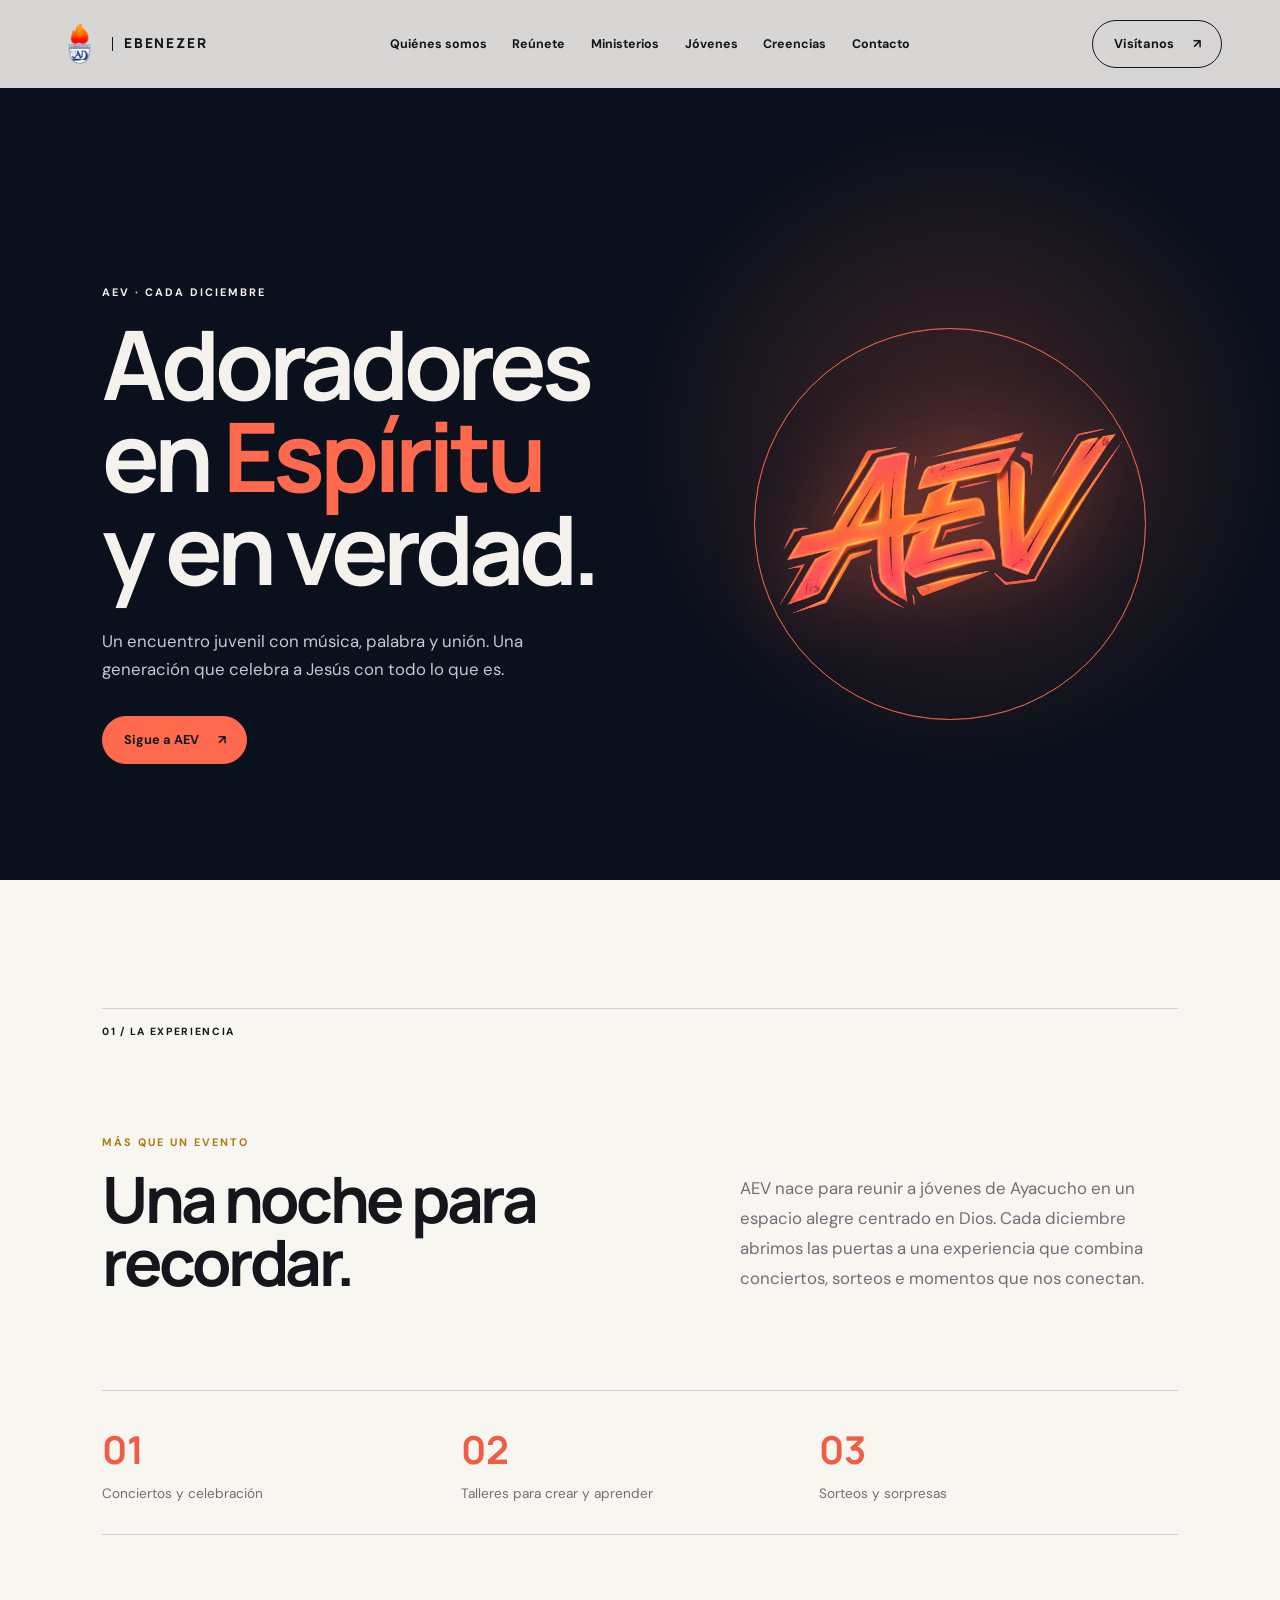
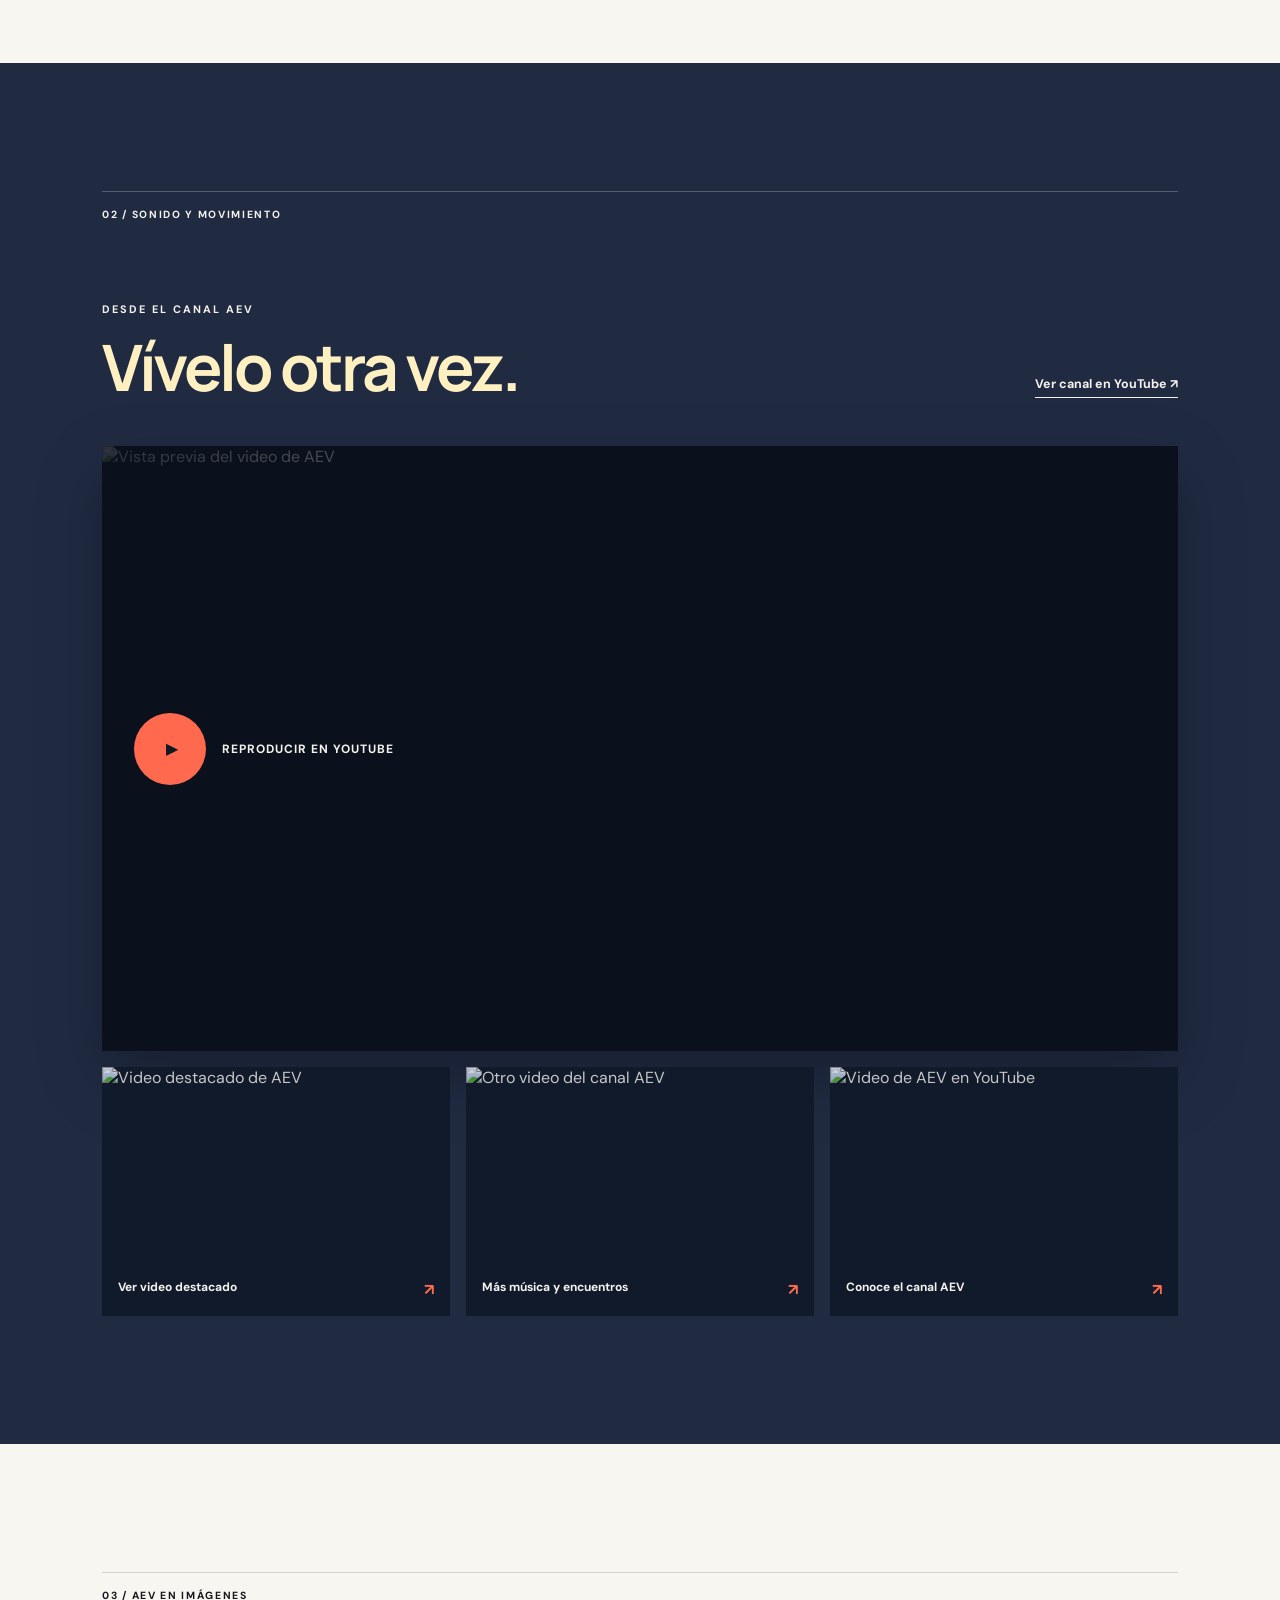
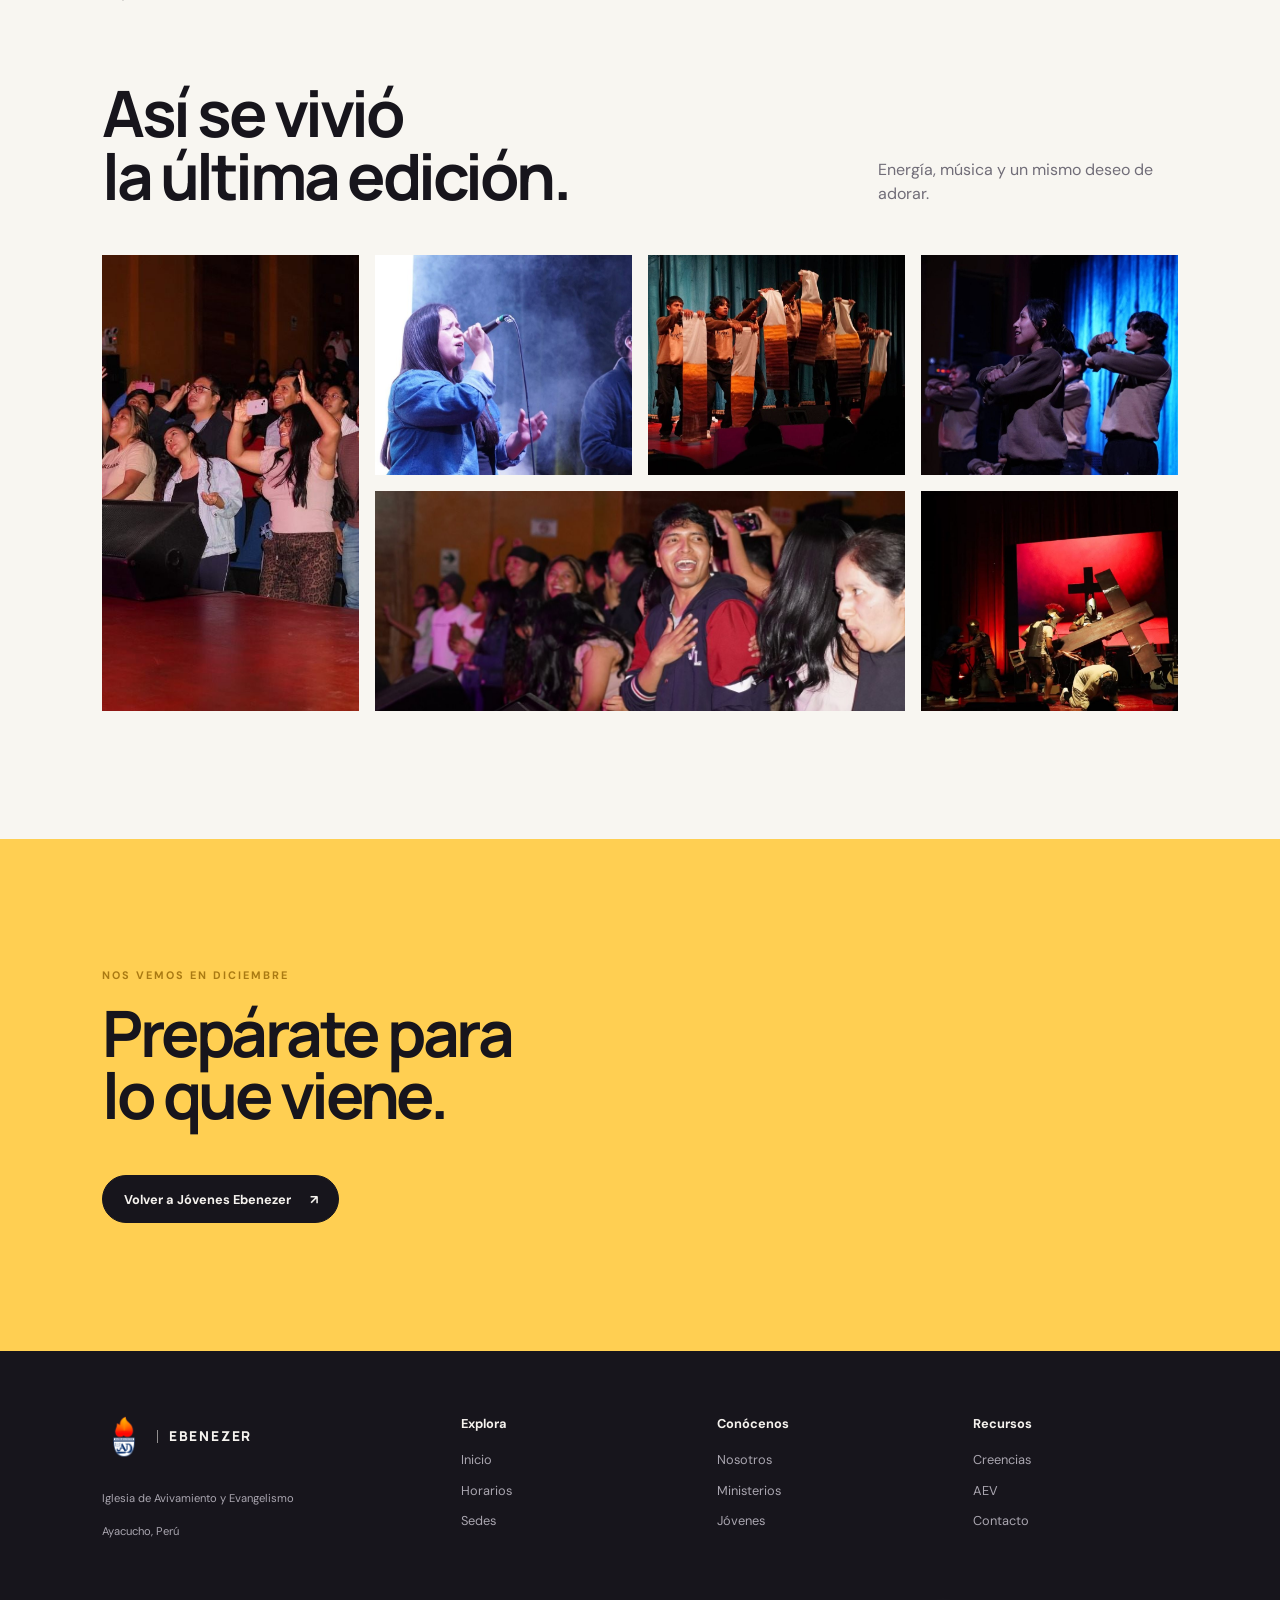
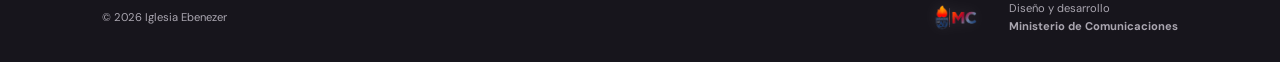
==== commit 5f3c6517: "Mejora rendimiento accesibilidad y novedades Co-authored-by: Copilot <223556219+Copilot@users.norepl" ====
--- a/aev/index.html
+++ b/aev/index.html
@@ -16,17 +16,17 @@
   <link rel="preconnect" href="https://fonts.gstatic.com" crossorigin>
   <link href="https://fonts.googleapis.com/css2?family=DM+Sans:wght@400;500;700&family=Manrope:wght@600;700;800&display=swap" rel="stylesheet">
   <link rel="stylesheet" href="https://unpkg.com/aos@2.3.1/dist/aos.css">
-  <link rel="stylesheet" href="../styles.css?v=clean-mobile-layout" />
+  <link rel="stylesheet" href="../styles.css?v=updates-a11y-v1" />
 </head>
-<body class="inner-page aev-page">
+<body class="inner-page aev-page"><a class="skip-link" href="#main-content">Saltar al contenido</a>
   <header class="site-header">
-    <a class="brand" href="../" aria-label="Iglesia Ebenezer, inicio"><img class="brand-logo" src="../assets/logo-asambleas.png" alt="Logo de Asambleas de Dios" /><span class="brand-name">EBENEZER</span></a>
+    <a class="brand" href="../" aria-label="Iglesia Ebenezer, inicio"><img loading="eager" decoding="async" class="brand-logo" src="../assets/logo-asambleas.png" alt="Logo de Asambleas de Dios" /><span class="brand-name">EBENEZER</span></a>
     <nav class="desktop-nav" aria-label="Navegación principal"><a href="../nosotros/">Quiénes somos</a><a href="../#horarios">Reúnete</a><a href="../ministerios/">Ministerios</a><a href="../jovenes/" aria-current="page">Jóvenes</a><a href="../creencias/">Creencias</a><a href="../#contacto">Contacto</a></nav>
     <a class="header-button" href="../#visitanos">Visítanos <span aria-hidden="true">↗</span></a>
     <button class="menu-toggle" type="button" aria-label="Abrir menú" aria-expanded="false"><span></span><span></span></button>
   </header>
 
-  <main>
+  <main id="main-content">
     <section class="aev-hero">
       <div class="aev-hero-copy" data-aos="fade-up">
         <p class="eyebrow">AEV · CADA DICIEMBRE</p>
@@ -34,7 +34,7 @@
         <p>Un encuentro juvenil con música, palabra y unión. Una generación que celebra a Jesús con todo lo que es.</p>
         <a class="button aev-button" href="https://www.facebook.com/AdoraAEV" target="_blank" rel="noopener">Sigue a AEV <span aria-hidden="true">↗</span></a>
       </div>
-      <div class="aev-hero-logo" data-aos="zoom-in"><img src="../assets/aev/logo-transparent.png" alt="Logo de AEV" /></div>
+      <div class="aev-hero-logo" data-aos="zoom-in"><img loading="lazy" decoding="async" src="../assets/aev/logo-transparent.png" alt="Logo de AEV" /></div>
     </section>
 
     <section class="aev-about section">
@@ -50,16 +50,16 @@
       <div class="section-label">02 / SONIDO Y MOVIMIENTO</div>
       <div class="aev-video-head"><div><p class="eyebrow">DESDE EL CANAL AEV</p><h2>Vívelo otra vez.</h2></div><a class="text-link light-link" href="https://www.youtube.com/@AdoraAEV" target="_blank" rel="noopener">Ver canal en YouTube ↗</a></div>
       <div class="video-frame" data-aos="fade-up">
-        <img src="https://i.ytimg.com/vi/UfntX-5cE6w/maxresdefault.jpg" alt="Vista previa del video de AEV" />
+        <img loading="lazy" decoding="async" src="https://i.ytimg.com/vi/UfntX-5cE6w/maxresdefault.jpg" alt="Vista previa del video de AEV" />
         <div class="video-frame-overlay">
           <a class="video-play" href="https://www.youtube.com/watch?v=xRlUIvBAWSI" target="_blank" rel="noopener" aria-label="Reproducir video de AEV">▶</a>
           <span>Reproducir en YouTube</span>
         </div>
       </div>
       <div class="video-clips" data-aos="fade-up" data-aos-delay="100">
-        <a href="https://www.youtube.com/watch?v=UfntX-5cE6w" target="_blank" rel="noopener"><img src="https://i.ytimg.com/vi/UfntX-5cE6w/hqdefault.jpg" alt="Video destacado de AEV" /><span>Ver video destacado <b>↗</b></span></a>
-        <a href="https://www.youtube.com/watch?v=FPWJszS6NF8" target="_blank" rel="noopener"><img src="https://i.ytimg.com/vi/FPWJszS6NF8/hqdefault.jpg" alt="Otro video del canal AEV" /><span>Más música y encuentros <b>↗</b></span></a>
-        <a href="https://www.youtube.com/watch?v=NbS6DDA9HU4" target="_blank" rel="noopener"><img src="https://i.ytimg.com/vi/NbS6DDA9HU4/hqdefault.jpg" alt="Video de AEV en YouTube" /><span>Conoce el canal AEV <b>↗</b></span></a>
+        <a href="https://www.youtube.com/watch?v=UfntX-5cE6w" target="_blank" rel="noopener"><img loading="lazy" decoding="async" src="https://i.ytimg.com/vi/UfntX-5cE6w/hqdefault.jpg" alt="Video destacado de AEV" /><span>Ver video destacado <b>↗</b></span></a>
+        <a href="https://www.youtube.com/watch?v=FPWJszS6NF8" target="_blank" rel="noopener"><img loading="lazy" decoding="async" src="https://i.ytimg.com/vi/FPWJszS6NF8/hqdefault.jpg" alt="Otro video del canal AEV" /><span>Más música y encuentros <b>↗</b></span></a>
+        <a href="https://www.youtube.com/watch?v=NbS6DDA9HU4" target="_blank" rel="noopener"><img loading="lazy" decoding="async" src="https://i.ytimg.com/vi/NbS6DDA9HU4/hqdefault.jpg" alt="Video de AEV en YouTube" /><span>Conoce el canal AEV <b>↗</b></span></a>
       </div>
     </section>
 
@@ -67,18 +67,18 @@
       <div class="section-label">03 / AEV EN IMÁGENES</div>
       <div class="aev-gallery-head"><h2>Así se vivió<br>la última edición.</h2><p>Energía, música y un mismo deseo de adorar.</p></div>
       <div class="gallery-grid">
-        <figure class="gallery-tall"><img src="../assets/aev/crowd.jpg" alt="Jóvenes disfrutando de AEV" /></figure>
-        <figure><img src="../assets/aev/worship.jpg" alt="Momento de adoración en AEV" /></figure>
-        <figure><img src="../assets/aev/workshop.jpg" alt="Taller creativo de AEV" /></figure>
-        <figure><img src="../assets/aev/dance.jpg" alt="Presentación juvenil en AEV" /></figure>
-        <figure class="gallery-wide"><img src="../assets/aev/celebration.jpg" alt="Celebración de jóvenes en AEV" /></figure>
-        <figure><img src="../assets/aev/drama.jpg" alt="Presentación artística en AEV" /></figure>
+        <figure class="gallery-tall"><img loading="lazy" decoding="async" src="../assets/aev/crowd.jpg" alt="Jóvenes disfrutando de AEV" /></figure>
+        <figure><img loading="lazy" decoding="async" src="../assets/aev/worship.jpg" alt="Momento de adoración en AEV" /></figure>
+        <figure><img loading="lazy" decoding="async" src="../assets/aev/workshop.jpg" alt="Taller creativo de AEV" /></figure>
+        <figure><img loading="lazy" decoding="async" src="../assets/aev/dance.jpg" alt="Presentación juvenil en AEV" /></figure>
+        <figure class="gallery-wide"><img loading="lazy" decoding="async" src="../assets/aev/celebration.jpg" alt="Celebración de jóvenes en AEV" /></figure>
+        <figure><img loading="lazy" decoding="async" src="../assets/aev/drama.jpg" alt="Presentación artística en AEV" /></figure>
       </div>
     </section>
 
     <section class="page-cta section"><p class="eyebrow accent">NOS VEMOS EN DICIEMBRE</p><h2>Prepárate para<br>lo que viene.</h2><a class="button button-dark" href="../jovenes/">Volver a Jóvenes Ebenezer <span aria-hidden="true">↗</span></a></section>
   </main>
-  <footer class="site-footer"><div class="footer-intro"><a class="brand" href="../"><img class="brand-logo" src="../assets/logo-asambleas.png" alt="Logo de Asambleas de Dios" /><span class="brand-name">EBENEZER</span></a><p>Iglesia de Avivamiento y Evangelismo</p><p>Ayacucho, Perú</p></div><div class="footer-column"><strong>Explora</strong><a href="../">Inicio</a><a href="../#horarios">Horarios</a><a href="../#visitanos">Sedes</a></div><div class="footer-column"><strong>Conócenos</strong><a href="../nosotros/">Nosotros</a><a href="../ministerios/">Ministerios</a><a href="../jovenes/">Jóvenes</a></div><div class="footer-column"><strong>Recursos</strong><a href="../creencias/">Creencias</a><a href="../aev/">AEV</a><a href="../#contacto">Contacto</a></div><div class="footer-bottom"><p>© 2026 Iglesia Ebenezer</p><div class="communications-credit" data-credit="zamirrg"><img src="../assets/ministerio-comunicaciones.png" alt="Ministerio de Comunicaciones" /><p>Diseño y desarrollo<br><strong>Ministerio de Comunicaciones</strong></p></div></div></footer>
-  <script src="https://unpkg.com/aos@2.3.1/dist/aos.js"></script><script src="https://unpkg.com/lenis@1.1.13/dist/lenis.min.js"></script><script src="../scripts.js?v=clean-mobile-layout"></script>
+  <footer class="site-footer"><div class="footer-intro"><a class="brand" href="../"><img loading="eager" decoding="async" class="brand-logo" src="../assets/logo-asambleas.png" alt="Logo de Asambleas de Dios" /><span class="brand-name">EBENEZER</span></a><p>Iglesia de Avivamiento y Evangelismo</p><p>Ayacucho, Perú</p></div><div class="footer-column"><strong>Explora</strong><a href="../">Inicio</a><a href="../#horarios">Horarios</a><a href="../#visitanos">Sedes</a></div><div class="footer-column"><strong>Conócenos</strong><a href="../nosotros/">Nosotros</a><a href="../ministerios/">Ministerios</a><a href="../jovenes/">Jóvenes</a></div><div class="footer-column"><strong>Recursos</strong><a href="../creencias/">Creencias</a><a href="../aev/">AEV</a><a href="../#contacto">Contacto</a></div><div class="footer-bottom"><p>© 2026 Iglesia Ebenezer</p><div class="communications-credit" data-credit="zamirrg"><img loading="lazy" decoding="async" src="../assets/ministerio-comunicaciones.png" alt="Ministerio de Comunicaciones" /><p>Diseño y desarrollo<br><strong>Ministerio de Comunicaciones</strong></p></div></div></footer>
+  <script src="https://unpkg.com/aos@2.3.1/dist/aos.js"></script><script src="https://unpkg.com/lenis@1.1.13/dist/lenis.min.js"></script><script src="../scripts.js?v=updates-a11y-v1"></script>
 </body>
 </html>
--- a/styles.css
+++ b/styles.css
@@ -16,6 +16,10 @@
 html.lenis.lenis-smooth { scroll-behavior: auto !important; }
 body { background: var(--paper); color: var(--ink); font-family: 'DM Sans', sans-serif; overflow-x: hidden; }
 a { color: inherit; text-decoration: none; }
+img { height: auto; max-width: 100%; }
+a:focus-visible, button:focus-visible { outline: 3px solid #aa7a12; outline-offset: .25rem; }
+.skip-link { background: var(--ink); color: var(--paper); left: 1rem; padding: .75rem 1rem; position: fixed; top: -5rem; z-index: 100; }
+.skip-link:focus { top: 1rem; }
 h1, h2, h3 { font-family: 'Manrope', sans-serif; letter-spacing: -.055em; line-height: .98; }
 h1 { font-size: clamp(3.4rem, 8vw, 8.4rem); max-width: 930px; }
 h2 { font-size: clamp(2.8rem, 5vw, 5.8rem); }
@@ -38,7 +42,8 @@
 .hero { background: linear-gradient(90deg, rgba(245,207,84,.92) 0%, rgba(245,207,84,.78) 42%, rgba(245,207,84,.28) 100%), url('assets/ebenezer-grupo.jpg') center 42% / cover no-repeat; min-height: 100vh; overflow: hidden; padding: 17vh 8vw 6rem; position: relative; }
 .hero-content { position: relative; z-index: 1; }
 .hero h1 em { font-style: normal; position: relative; }
-.hero h1 em::after, .page-hero h1 em::after { display: none; }
+.hero h1 em::after { background: var(--ink); bottom: .16em; content: ''; height: .07em; left: 0; position: absolute; transform: rotate(-2deg); width: 100%; }
+.page-hero h1 em::after { background: var(--ink); bottom: .16em; content: ''; height: .055em; left: 0; opacity: .8; position: absolute; transform: rotate(-2deg); width: 100%; }
 .hero-copy { font-size: 1.05rem; margin: 3.5rem 0 2.5rem; max-width: 430px; }
 .eyebrow { font-size: .68rem; font-weight: 700; letter-spacing: .18em; margin-bottom: 1.1rem; }
 .accent { color: #aa7a12; }
@@ -84,6 +89,16 @@
 .schedule-row span, .schedule-row strong { font-family: 'Manrope', sans-serif; font-size: 1.35rem; }
 .schedule-row strong { color: var(--yellow); }
 .schedule-row small { align-self: center; color: #aaa6b0; font-size: .78rem; line-height: 1.4; }
+.updates { background: var(--cream); }
+.updates-header { align-items: end; display: flex; justify-content: space-between; margin: 5rem 0 3rem; }
+.updates-header > p { color: var(--muted); max-width: 330px; }
+.updates-grid { display: grid; gap: 1rem; grid-template-columns: repeat(3, 1fr); }
+.update-card { background: var(--paper); border-top: 3px solid var(--ink); display: flex; flex-direction: column; min-height: 270px; padding: 1.75rem; }
+.update-card:nth-child(2) { border-top-color: #aa7a12; }
+.update-card:nth-child(3) { border-top-color: #668da1; }
+.update-card h3 { font-size: clamp(1.5rem, 2.5vw, 2.3rem); margin: 1.5rem 0 1rem; }
+.update-card p { color: var(--muted); font-size: .95rem; max-width: 300px; }
+.update-card .text-link { margin-top: auto; width: fit-content; }
 
 .ministries { background: var(--paper); }
 .ministries-header { display: grid; gap: 8vw; grid-template-columns: 1.25fr .75fr; margin: 7rem 0 4rem; }
@@ -419,7 +434,7 @@
   .story-grid, .belief-block, .detail-ministry-grid, .youth-detail-grid { margin-top: 4rem; }
   .belief-heading { display: block; }
   .belief-heading h3 { margin-top: 1.5rem; }
-  .beliefs-page .belief-list { gap: .75rem; }
+  .beliefs-page .belief-list { gap: .75rem; grid-template-columns: 1fr; }
   .beliefs-page .belief-list article { min-height: 150px; padding: 1.25rem 1.35rem; }
   .belief-toggle { font-size: 1.15rem; min-height: 3.2rem; }
   .belief-list article p { font-size: .9rem; transition-duration: .16s; }
@@ -432,6 +447,9 @@
   .map-placeholder { min-height: 240px; padding: 2rem; }
   .map-placeholder strong { max-width: 100%; }
   .live-header { align-items: start; flex-direction: column; gap: 2rem; }
+  .updates-header { align-items: start; flex-direction: column; gap: 2rem; margin: 4rem 0 2.5rem; }
+  .updates-grid { grid-template-columns: 1fr; }
+  .update-card { min-height: 240px; }
   .live-placeholder { aspect-ratio: 1 / 1; padding: 2rem; }
   .youth-layout { display: block; margin-top: 4rem; }
   .youth-content { margin-top: 3rem; }
